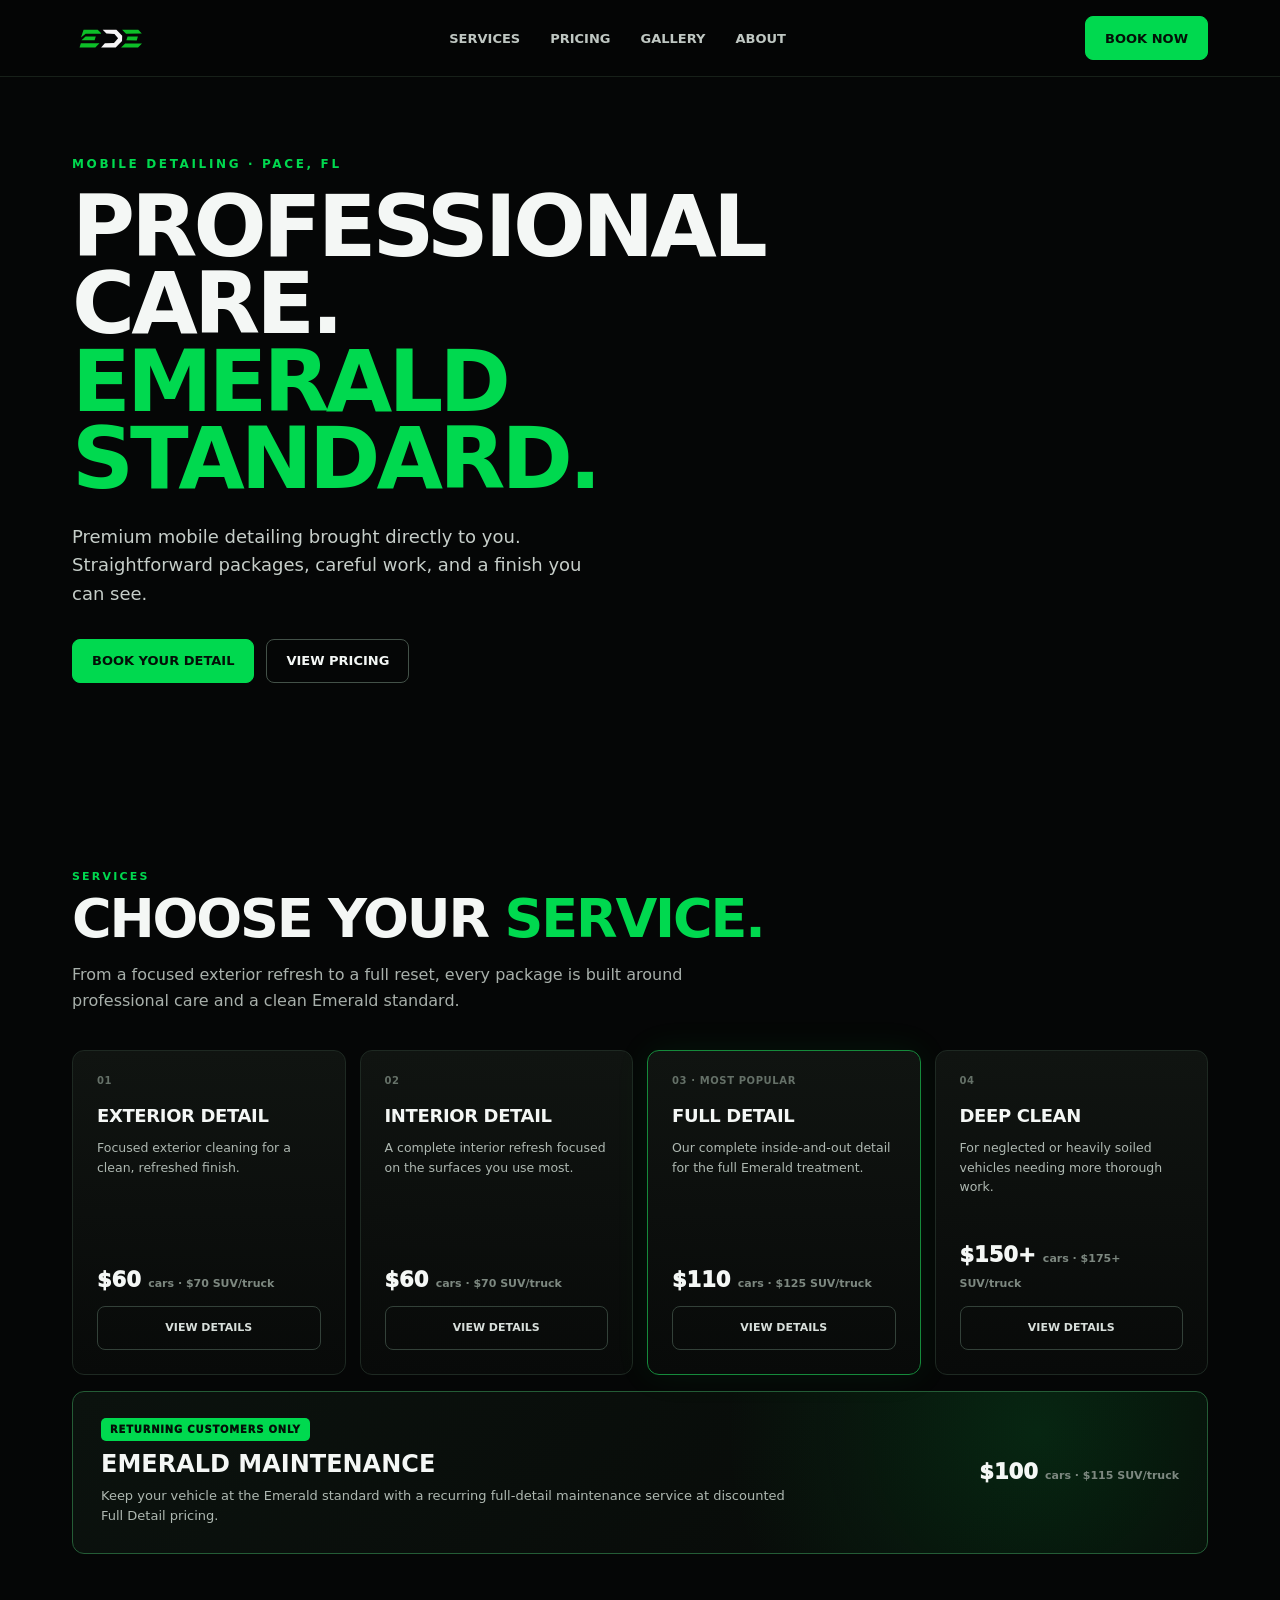
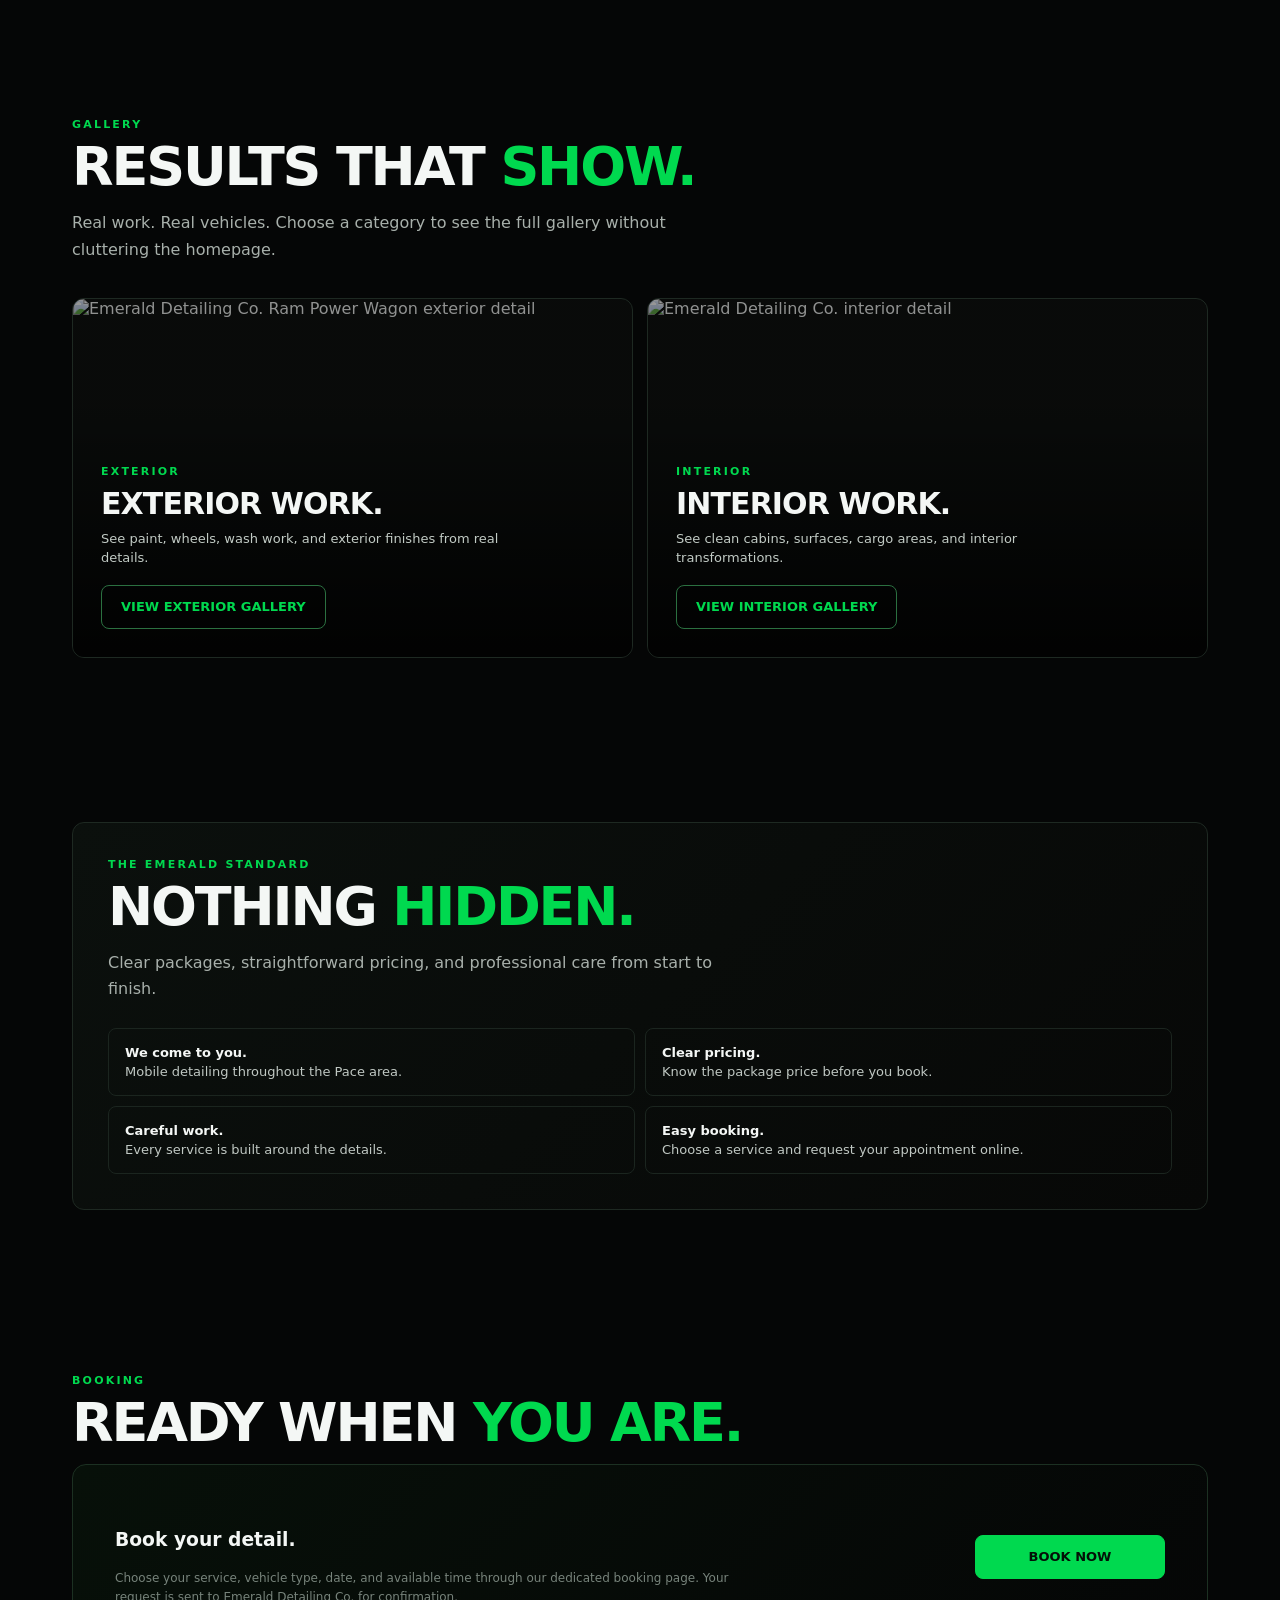
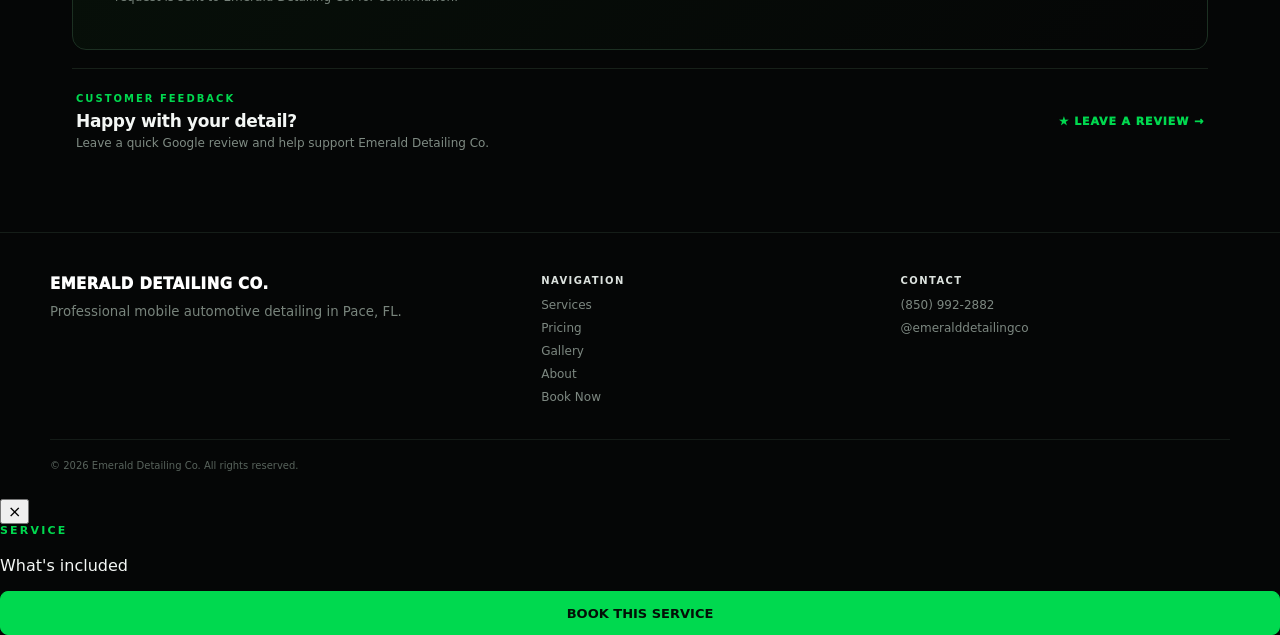
==== index.html @ 2aac43b2 "Add subtle Google review CTA above footer" ====
<!doctype html>
<html lang="en"><head><meta charset="utf-8"><meta name="viewport" content="width=device-width,initial-scale=1,viewport-fit=cover"><meta name="theme-color" content="#050606"><title>Emerald Detailing Co. — Mobile Detailing</title><meta name="description" content="Emerald Detailing Co. — professional mobile automotive detailing in Pace, FL."><meta property="og:title" content="Emerald Detailing Co. — Mobile Detailing"><meta property="og:description" content="Professional mobile automotive detailing in Pace, FL."><meta property="og:type" content="website"><meta property="og:url" content="https://emeralddetailingco.com/"><meta property="og:image" content="https://parkerbatz.github.io/EMERALD-DETAILING-SITE/assets/emerald-logo.svg"><meta property="og:image:alt" content="Emerald Detailing Co. logo"><meta name="twitter:card" content="summary"><meta name="twitter:title" content="Emerald Detailing Co. — Mobile Detailing"><meta name="twitter:description" content="Professional mobile automotive detailing in Pace, FL."><meta name="twitter:image" content="https://parkerbatz.github.io/EMERALD-DETAILING-SITE/assets/emerald-logo.svg"><style>
:root{--green:#00d94f;--black:#050606;--line:#1e2922;--muted:#a8b0ab;--white:#f4f7f5;--safe-top:env(safe-area-inset-top);--safe-bottom:env(safe-area-inset-bottom)}*{box-sizing:border-box;-webkit-tap-highlight-color:transparent}html{scroll-behavior:smooth;background:var(--black)}body{margin:0;background:var(--black);color:var(--white);font-family:-apple-system,BlinkMacSystemFont,"SF Pro Display","SF Pro Text",Inter,ui-sans-serif,system-ui,sans-serif;-webkit-font-smoothing:antialiased;text-rendering:optimizeLegibility}a{color:inherit;text-decoration:none}button{font:inherit}input,select,textarea,button{font-size:16px}.nav{position:sticky;top:0;z-index:20;background:rgba(5,6,6,.92);backdrop-filter:saturate(180%) blur(20px);-webkit-backdrop-filter:saturate(180%) blur(20px);border-bottom:1px solid #172019;padding-top:var(--safe-top)}.navin{max-width:1180px;margin:auto;height:76px;display:flex;align-items:center;justify-content:space-between;padding:0 22px}.brand span{display:block;width:78px;height:42px;background:url("assets/emerald-logo.svg") center/contain no-repeat;font-size:0}.links{display:flex;gap:30px;color:#bfc7c2;font-size:13px;font-weight:750}.links a:hover{color:var(--green)}.cta{background:var(--green);color:#031007;padding:13px 19px;border-radius:8px;font-weight:900;font-size:13px;border:1px solid var(--green);display:inline-flex;align-items:center;justify-content:center;min-height:44px}.cta:hover{background:#39ed73}.ghost{padding:13px 19px;border:1px solid #435148;border-radius:8px;font-weight:850;font-size:13px;display:inline-flex;align-items:center;justify-content:center;min-height:44px}.ghost:hover{border-color:var(--green);color:var(--green)}
.hero{min-height:680px;display:grid;place-items:center;position:relative;overflow:hidden;background:#050606}.hero:after{content:"";position:absolute;inset:0;background:linear-gradient(180deg,transparent 60%,var(--black) 100%);pointer-events:none}.hero-in{position:relative;z-index:2;max-width:1180px;width:100%;padding:80px 22px 105px}.kicker{color:var(--green);font-size:12px;font-weight:900;letter-spacing:.22em;text-transform:uppercase;margin-bottom:17px}h1{font-size:clamp(45px,7vw,86px);line-height:.9;letter-spacing:-.045em;margin:0;max-width:760px;text-transform:uppercase}h1 em{font-style:normal;color:var(--green)}.lead{max-width:530px;color:#c6cec9;font-size:18px;line-height:1.6;margin:25px 0 30px}.actions{display:flex;gap:12px;flex-wrap:wrap}.section{max-width:1180px;margin:auto;padding:82px 22px}.eyebrow{color:var(--green);font-size:11px;letter-spacing:.2em;font-weight:900;text-transform:uppercase}h2{font-size:clamp(34px,5vw,54px);letter-spacing:-.04em;line-height:.98;margin:10px 0 14px;text-transform:uppercase}h2 .white{color:var(--white)}h2 .green{color:var(--green)}.sub{color:var(--muted);max-width:650px;line-height:1.65}.cards{display:grid;grid-template-columns:repeat(4,minmax(0,1fr));gap:14px;margin-top:35px}.card{background:linear-gradient(180deg,#101411,#080a09);border:1px solid var(--line);border-radius:12px;padding:24px;min-height:325px;display:flex;flex-direction:column;transition:.2s}.card:hover{transform:translateY(-4px);border-color:#276d3e}.card.feature{border-color:#158a3b;box-shadow:0 0 35px rgba(0,217,79,.08)}.num{font-size:10px;color:#657168;font-weight:900;letter-spacing:.06em}.card h3{margin:20px 0 12px;font-size:18px;text-transform:uppercase;letter-spacing:-.02em;line-height:1.15}.card p{color:#aeb8b1;font-size:12.5px;line-height:1.55;margin:0 0 18px}.price{margin-top:auto;padding-top:16px;font-size:21px;font-weight:950;line-height:1.2}.price span{font-size:11px;color:#7d8880;font-weight:700}.details-btn{display:inline-flex;align-items:center;justify-content:center;margin-top:12px;padding:10px 13px;border:1px solid #334139;border-radius:8px;color:#d8dfdb;font-size:11px;font-weight:900;transition:.2s;cursor:pointer;background:transparent;width:100%;min-height:44px}.details-btn:hover,.details-btn:active{border-color:var(--green);color:var(--green);background:rgba(0,217,79,.04)}.maintenance-card{margin-top:16px;border:1px solid #245c36;border-radius:12px;padding:26px 28px;background:radial-gradient(circle at 85% 25%,rgba(0,217,79,.13),transparent 32%),linear-gradient(135deg,#0b120e,#070907);display:grid;grid-template-columns:1fr auto;gap:24px;align-items:center}.maintenance-card h3{font-size:24px;margin:9px 0 8px;text-transform:uppercase}.maintenance-card p{color:#aeb8b1;font-size:13px;line-height:1.6;margin:0;max-width:700px}.maintenance-card .price{margin:0;padding:0;white-space:nowrap}.exclusive{display:inline-block;color:#031007;background:var(--green);font-size:10px;font-weight:950;padding:6px 9px;border-radius:5px;letter-spacing:.08em}.featurebar{margin-top:16px;border:1px solid #174b2b;border-radius:12px;background:linear-gradient(90deg,rgba(0,217,79,.09),rgba(0,217,79,.025));padding:22px 25px;display:flex;align-items:center;justify-content:space-between;gap:20px}.featurebar strong{font-size:16px}.featurebar p{margin:4px 0 0;color:#94a098;font-size:13px}
.gallery-choices{display:grid;grid-template-columns:repeat(2,minmax(0,1fr));gap:14px;margin-top:35px}.gallery-choice{position:relative;overflow:hidden;min-height:360px;border:1px solid #1e2922;border-radius:12px;background:#090b0a}.gallery-choice img{width:100%;height:100%;position:absolute;inset:0;object-fit:cover;filter:saturate(.82) brightness(.62);transition:transform .35s ease,filter .35s ease}.gallery-choice:hover img{transform:scale(1.04);filter:saturate(.9) brightness(.72)}.gallery-choice:after{content:"";position:absolute;inset:0;background:linear-gradient(180deg,rgba(0,0,0,.05) 30%,rgba(0,0,0,.84) 100%);pointer-events:none}.gallery-choice-content{position:absolute;z-index:2;left:28px;right:28px;bottom:28px}.gallery-choice-content .eyebrow{margin-bottom:8px}.gallery-choice h3{font-size:30px;margin:0 0 8px;text-transform:uppercase;letter-spacing:-.03em}.gallery-choice p{color:#c2cbc5;font-size:13px;line-height:1.5;margin:0 0 17px;max-width:430px}.gallery-choice .ghost{border-color:#2b7040;background:rgba(0,0,0,.35);color:var(--green)}
.standard{display:block}.standardbox{border:1px solid var(--line);border-radius:12px;padding:35px;background:linear-gradient(135deg,#0b100d,#070807)}.points{display:grid;grid-template-columns:1fr 1fr;gap:10px;margin-top:25px}.point{padding:16px;border:1px solid #1b251f;border-radius:8px;color:#c0c8c3;font-size:13px}.point b{display:block;color:var(--white);margin-bottom:4px}
.booking{background:linear-gradient(135deg,#071009,#050606);border:1px solid #1c3022;border-radius:14px;padding:42px;display:grid;grid-template-columns:1fr auto;gap:40px;align-items:center}.booking-copy{padding-top:4px}.booking-note{color:#77837b;font-size:12px;line-height:1.6;margin:4px 0 0;max-width:650px}.booking-action{display:flex;align-items:center;justify-content:center}.booking-action .cta{min-width:190px}.review-strip{border-top:1px solid #172019;margin-top:18px;padding:24px 4px 0;display:flex;align-items:center;justify-content:space-between;gap:20px}.review-copy .eyebrow{font-size:10px;margin-bottom:7px}.review-copy strong{display:block;font-size:17px;letter-spacing:-.02em}.review-copy p{margin:5px 0 0;color:#7f8b83;font-size:12px}.review-link{color:var(--green);font-size:11px;font-weight:950;letter-spacing:.08em;white-space:nowrap}.review-link:hover{text-decoration:underline}
footer{border-top:1px solid #151d18;padding:42px 22px calc(28px + var(--safe-bottom));color:#7d8881}.foot{max-width:1180px;margin:auto;display:grid;grid-template-columns:1.4fr 1fr 1fr;gap:30px;align-items:start}.foot-brand{color:white;font-weight:950;font-size:15px;letter-spacing:.03em}.foot small{display:block;margin-top:8px;line-height:1.6;color:#78847c}.foot-title{color:#dce2de;font-size:10px;font-weight:900;letter-spacing:.14em;margin-bottom:12px}.footlinks{display:grid;gap:9px;font-size:12px}.footlinks a:hover{color:var(--green)}.copyright{max-width:1180px;margin:35px auto 0;padding-top:20px;border-top:1px solid #141b17;font-size:10px;color:#58635c}.mobile{display:none}
@media(max-width:1050px){.cards{grid-template-columns:repeat(2,1fr)}.foot{grid-template-columns:1fr 1fr}}@media(max-width:850px){.links{display:none}.mobile{display:block}.hero{min-height:650px}.hero-in{padding-top:105px}.gallery-choices{grid-template-columns:1fr 1fr}.maintenance-card{grid-template-columns:1fr}.booking{grid-template-columns:1fr;gap:24px}.booking-action{justify-content:stretch}.booking-action .cta{width:100%}.review-strip{align-items:flex-start;flex-direction:column;gap:13px}}@media(max-width:520px){.navin{height:68px;padding:0 16px}.brand span{width:68px;height:38px}.nav .cta{padding:11px 14px;font-size:11px;min-height:42px}.hero{min-height:calc(100svh - 68px);min-height:650px}.hero-in{padding:80px 17px 100px}.kicker{font-size:10px;letter-spacing:.16em}.lead{font-size:16px;margin:22px 0 26px}.actions{display:grid;grid-template-columns:1fr;gap:10px}.actions .cta,.actions .ghost{width:100%}.section{padding:60px 17px}.sub{font-size:14px}.gallery-choices{grid-template-columns:1fr;gap:12px}.gallery-choice{min-height:300px}.gallery-choice-content{left:21px;right:21px;bottom:21px}.gallery-choice h3{font-size:24px}.gallery-choice p{font-size:12.5px}.gallery-choice .ghost{width:100%}.card{min-height:0;padding:21px;border-radius:13px}.card h3{font-size:19px;margin-top:16px}.card p{font-size:13px}.price{font-size:22px}.maintenance-card{padding:22px;border-radius:13px}.maintenance-card h3{font-size:21px}.maintenance-card p{font-size:13px}.featurebar{padding:19px;align-items:stretch;flex-direction:column}.featurebar .ghost{width:100%}.standardbox{padding:25px;border-radius:13px}.points{grid-template-columns:1fr;gap:9px}.point{padding:15px}.booking{padding:24px 20px;border-radius:13px}.booking-action .cta{width:100%}.review-strip{padding:21px 0 0}.review-copy strong{font-size:16px}.review-link{font-size:10px}.modal{padding:12px;align-items:flex-end}.modalbox{width:100%;max-height:88dvh;border-radius:18px;padding:25px 20px calc(20px + var(--safe-bottom))}.modalbox h3{font-size:24px}.foot{grid-template-columns:1fr;gap:25px}}
</style></head><body>
<nav class="nav"><div class="navin"><a class="brand" href="#top" aria-label="Emerald Detailing Co."><span></span></a><div class="links"><a href="#services">SERVICES</a><a href="#pricing">PRICING</a><a href="#gallery">GALLERY</a><a href="#about">ABOUT</a></div><a class="cta" href="booking.html">BOOK NOW</a></div></nav>
<main id="top"><section class="hero"><div class="hero-in"><div class="kicker">Mobile detailing · Pace, FL</div><h1>Professional care.<br><em>Emerald standard.</em></h1><p class="lead">Premium mobile detailing brought directly to you. Straightforward packages, careful work, and a finish you can see.</p><div class="actions"><a class="cta" href="booking.html">BOOK YOUR DETAIL</a><a class="ghost" href="#pricing">VIEW PRICING</a></div></div></section>
<section class="section" id="services"><div class="eyebrow">Services</div><h2><span class="white">Choose your</span> <span class="green">service.</span></h2><p class="sub">From a focused exterior refresh to a full reset, every package is built around professional care and a clean Emerald standard.</p><div class="cards" id="pricing"><article class="card"><div class="num">01</div><h3>Exterior Detail</h3><p>Focused exterior cleaning for a clean, refreshed finish.</p><div class="price">$60 <span>cars · $70 SUV/truck</span></div><button class="details-btn" data-detail="exterior">VIEW DETAILS</button></article><article class="card"><div class="num">02</div><h3>Interior Detail</h3><p>A complete interior refresh focused on the surfaces you use most.</p><div class="price">$60 <span>cars · $70 SUV/truck</span></div><button class="details-btn" data-detail="interior">VIEW DETAILS</button></article><article class="card feature"><div class="num">03 · MOST POPULAR</div><h3>Full Detail</h3><p>Our complete inside-and-out detail for the full Emerald treatment.</p><div class="price">$110 <span>cars · $125 SUV/truck</span></div><button class="details-btn" data-detail="full">VIEW DETAILS</button></article><article class="card"><div class="num">04</div><h3>Deep Clean</h3><p>For neglected or heavily soiled vehicles needing more thorough work.</p><div class="price">$150+ <span>cars · $175+ SUV/truck</span></div><button class="details-btn" data-detail="deep">VIEW DETAILS</button></article></div><article class="maintenance-card"><div><span class="exclusive">RETURNING CUSTOMERS ONLY</span><h3>Emerald Maintenance</h3><p>Keep your vehicle at the Emerald standard with a recurring full-detail maintenance service at discounted Full Detail pricing.</p></div><div class="price">$100 <span>cars · $115 SUV/truck</span></div></article></section>
<section class="section" id="gallery"><div class="eyebrow">Gallery</div><h2><span class="white">Results that</span> <span class="green">show.</span></h2><p class="sub">Real work. Real vehicles. Choose a category to see the full gallery without cluttering the homepage.</p><div class="gallery-choices"><a class="gallery-choice" href="exterior.html"><img src="assets/gallery-4.jpg" alt="Emerald Detailing Co. Ram Power Wagon exterior detail"><div class="gallery-choice-content"><div class="eyebrow">Exterior</div><h3>Exterior work.</h3><p>See paint, wheels, wash work, and exterior finishes from real details.</p><span class="ghost">VIEW EXTERIOR GALLERY</span></div></a><a class="gallery-choice" href="interior.html"><img src="IMG_2778.HEIC" alt="Emerald Detailing Co. interior detail"><div class="gallery-choice-content"><div class="eyebrow">Interior</div><h3>Interior work.</h3><p>See clean cabins, surfaces, cargo areas, and interior transformations.</p><span class="ghost">VIEW INTERIOR GALLERY</span></div></a></div></section>
<section class="section standard" id="about"><div class="standardbox"><div class="eyebrow">The Emerald standard</div><h2><span class="white">Nothing</span> <span class="green">hidden.</span></h2><p class="sub">Clear packages, straightforward pricing, and professional care from start to finish.</p><div class="points"><div class="point"><b>We come to you.</b>Mobile detailing throughout the Pace area.</div><div class="point"><b>Clear pricing.</b>Know the package price before you book.</div><div class="point"><b>Careful work.</b>Every service is built around the details.</div><div class="point"><b>Easy booking.</b>Choose a service and request your appointment online.</div></div></div></section>
<section class="section" id="booking"><div class="eyebrow">Booking</div><h2><span class="white">Ready when</span> <span class="green">you are.</span></h2><div class="booking"><div class="booking-copy"><h3>Book your detail.</h3><p class="booking-note">Choose your service, vehicle type, date, and available time through our dedicated booking page. Your request is sent to Emerald Detailing Co. for confirmation.</p></div><div class="booking-action"><a class="cta" href="booking.html">BOOK NOW</a></div></div><div class="review-strip"><div class="review-copy"><div class="eyebrow">Customer feedback</div><strong>Happy with your detail?</strong><p>Leave a quick Google review and help support Emerald Detailing Co.</p></div><a class="review-link" href="https://share.google/KdQHU9VvgRlkxgc2U" target="_blank" rel="noopener">★ LEAVE A REVIEW →</a></div></section></main>
<footer><div class="foot"><div><div class="foot-brand">EMERALD DETAILING CO.</div><small>Professional mobile automotive detailing in Pace, FL.</small></div><div><div class="foot-title">NAVIGATION</div><div class="footlinks"><a href="#services">Services</a><a href="#pricing">Pricing</a><a href="#gallery">Gallery</a><a href="#about">About</a><a href="booking.html">Book Now</a></div></div><div><div class="foot-title">CONTACT</div><div class="footlinks"><a href="tel:+18509922882">(850) 992-2882</a><a href="https://www.instagram.com/emeralddetailingco/" target="_blank" rel="noopener">@emeralddetailingco</a></div></div></div><div class="copyright">© 2026 Emerald Detailing Co. All rights reserved.</div></footer>
<div class="modal" id="detailModal" aria-hidden="true"><div class="modalbox"><button class="modalclose" id="modalClose" aria-label="Close">×</button><div class="eyebrow" id="modalEyebrow">Service</div><h3 id="modalTitle"></h3><p class="modalprice" id="modalPrice"></p><div class="included">What's included</div><ul id="modalList"></ul><p class="modalnote" id="modalNote"></p><a class="cta" href="booking.html" style="width:100%">BOOK THIS SERVICE</a></div></div>
<script>const details={exterior:{title:'Exterior Detail',price:'$60 cars · $70 SUV/truck',list:['Wheel cleaning','Pre-wash & contact wash','Crevice work','Exterior windows'],note:'A focused exterior service for a clean, refreshed finish.'},interior:{title:'Interior Detail',price:'$60 cars · $70 SUV/truck',list:['Blowout & vacuum','Interior surface cleaning','Interior dressing','Interior windows'],note:'A complete interior refresh focused on the surfaces you use most.'},full:{title:'Full Detail',price:'$110 cars · $125 SUV/truck',list:['Everything in Exterior Detail','Everything in Interior Detail'],note:'Our complete inside-and-out detail and most popular package.'},deep:{title:'Deep Clean',price:'Starting at $150 cars · $175+ SUV/truck',list:['More thorough interior & exterior cleaning','Extra attention to neglected/heavily soiled areas','Condition-based final pricing'],note:'Designed for vehicles that need more work than a standard Full Detail.'}};const modal=document.getElementById('detailModal');const close=()=>{modal.classList.remove('open');modal.setAttribute('aria-hidden','true')};document.querySelectorAll('[data-detail]').forEach(b=>b.onclick=()=>{const d=details[b.dataset.detail];document.getElementById('modalTitle').textContent=d.title;document.getElementById('modalPrice').textContent=d.price;document.getElementById('modalList').innerHTML=d.list.map(x=>`<li>${x}</li>`).join('');document.getElementById('modalNote').textContent=d.note;modal.classList.add('open');modal.setAttribute('aria-hidden','false')});document.getElementById('modalClose').onclick=close;modal.onclick=e=>{if(e.target===modal)close()};document.addEventListener('keydown',e=>{if(e.key==='Escape')close()});</script></body></html>
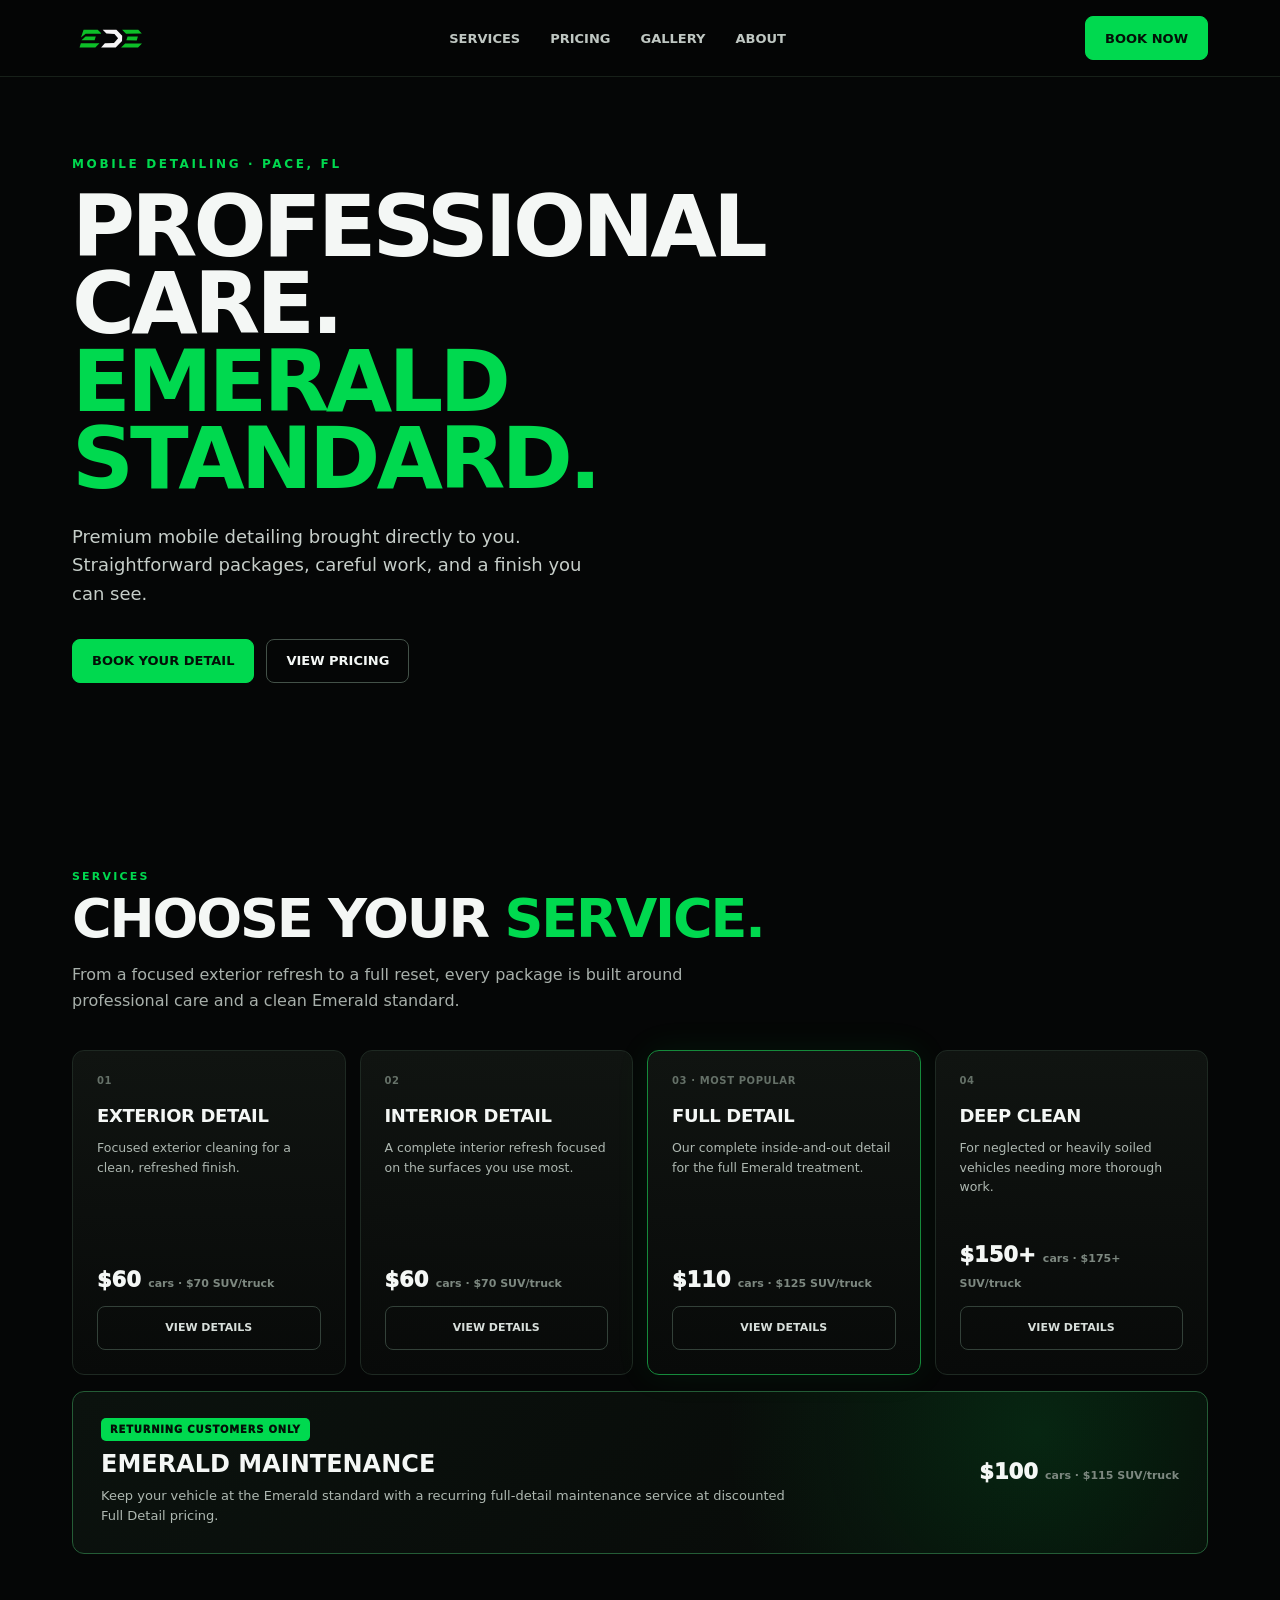
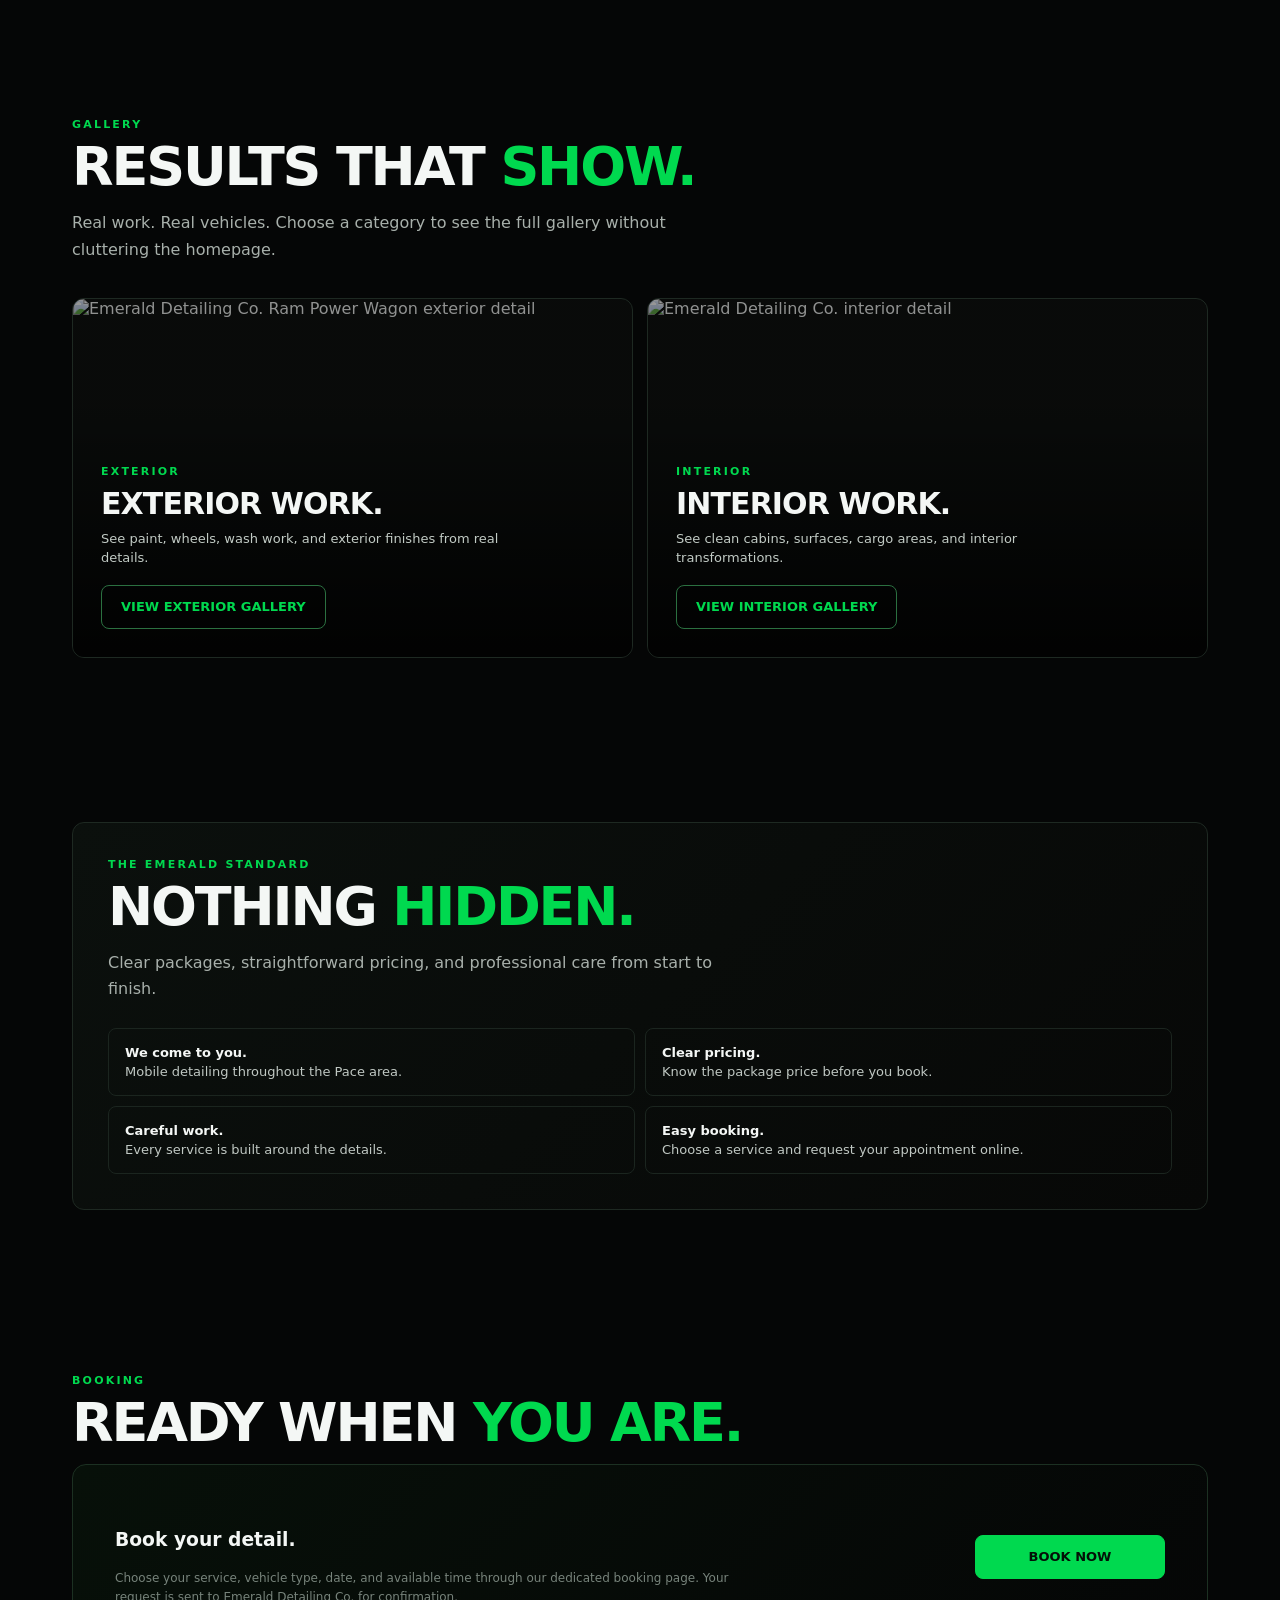
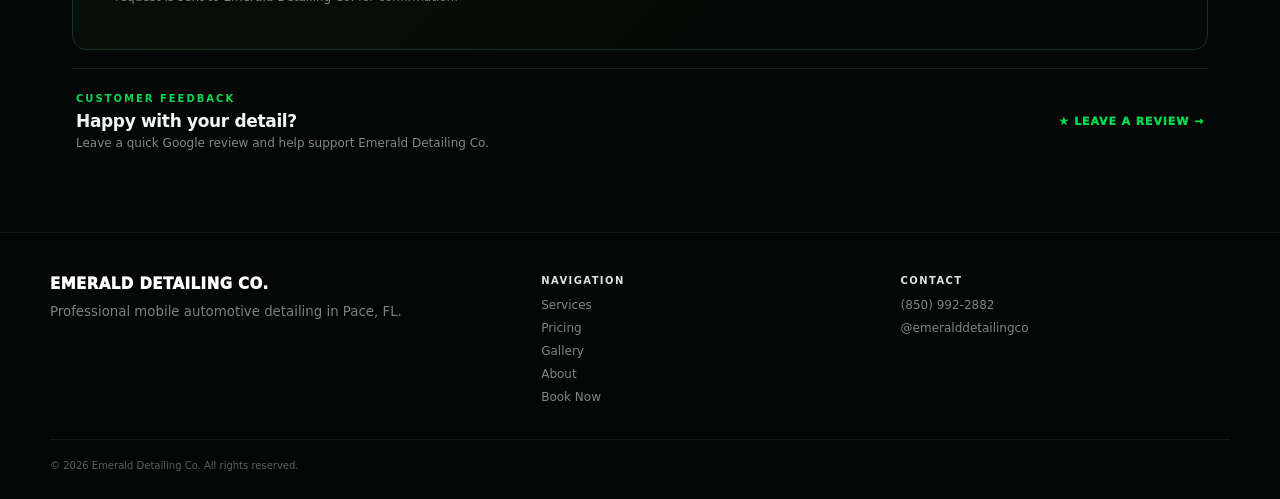
==== commit eaf4945b: "Fix pricing detail modals" ====
--- a/index.html
+++ b/index.html
@@ -5,6 +5,7 @@
 .gallery-choices{display:grid;grid-template-columns:repeat(2,minmax(0,1fr));gap:14px;margin-top:35px}.gallery-choice{position:relative;overflow:hidden;min-height:360px;border:1px solid #1e2922;border-radius:12px;background:#090b0a}.gallery-choice img{width:100%;height:100%;position:absolute;inset:0;object-fit:cover;filter:saturate(.82) brightness(.62);transition:transform .35s ease,filter .35s ease}.gallery-choice:hover img{transform:scale(1.04);filter:saturate(.9) brightness(.72)}.gallery-choice:after{content:"";position:absolute;inset:0;background:linear-gradient(180deg,rgba(0,0,0,.05) 30%,rgba(0,0,0,.84) 100%);pointer-events:none}.gallery-choice-content{position:absolute;z-index:2;left:28px;right:28px;bottom:28px}.gallery-choice-content .eyebrow{margin-bottom:8px}.gallery-choice h3{font-size:30px;margin:0 0 8px;text-transform:uppercase;letter-spacing:-.03em}.gallery-choice p{color:#c2cbc5;font-size:13px;line-height:1.5;margin:0 0 17px;max-width:430px}.gallery-choice .ghost{border-color:#2b7040;background:rgba(0,0,0,.35);color:var(--green)}
 .standard{display:block}.standardbox{border:1px solid var(--line);border-radius:12px;padding:35px;background:linear-gradient(135deg,#0b100d,#070807)}.points{display:grid;grid-template-columns:1fr 1fr;gap:10px;margin-top:25px}.point{padding:16px;border:1px solid #1b251f;border-radius:8px;color:#c0c8c3;font-size:13px}.point b{display:block;color:var(--white);margin-bottom:4px}
 .booking{background:linear-gradient(135deg,#071009,#050606);border:1px solid #1c3022;border-radius:14px;padding:42px;display:grid;grid-template-columns:1fr auto;gap:40px;align-items:center}.booking-copy{padding-top:4px}.booking-note{color:#77837b;font-size:12px;line-height:1.6;margin:4px 0 0;max-width:650px}.booking-action{display:flex;align-items:center;justify-content:center}.booking-action .cta{min-width:190px}.review-strip{border-top:1px solid #172019;margin-top:18px;padding:24px 4px 0;display:flex;align-items:center;justify-content:space-between;gap:20px}.review-copy .eyebrow{font-size:10px;margin-bottom:7px}.review-copy strong{display:block;font-size:17px;letter-spacing:-.02em}.review-copy p{margin:5px 0 0;color:#7f8b83;font-size:12px}.review-link{color:var(--green);font-size:11px;font-weight:950;letter-spacing:.08em;white-space:nowrap}.review-link:hover{text-decoration:underline}
+.modal{position:fixed;inset:0;z-index:100;background:rgba(0,0,0,.76);backdrop-filter:blur(10px);-webkit-backdrop-filter:blur(10px);display:none;align-items:center;justify-content:center;padding:22px}.modal.open{display:flex}.modalbox{position:relative;width:min(560px,100%);max-height:90dvh;overflow:auto;background:linear-gradient(145deg,#0c110e,#060807);border:1px solid #285f3a;border-radius:16px;padding:32px;box-shadow:0 25px 80px rgba(0,0,0,.5)}.modalclose{position:absolute;top:12px;right:14px;border:0;background:transparent;color:#9da8a1;font-size:30px;line-height:1;cursor:pointer}.modalclose:hover{color:var(--white)}.modalbox h3{font-size:30px;text-transform:uppercase;letter-spacing:-.03em;margin:8px 35px 8px 0}.modalprice{color:var(--green);font-size:18px;font-weight:900;margin:0 0 24px}.included{font-size:10px;font-weight:900;letter-spacing:.15em;text-transform:uppercase;color:#748078}.modalbox ul{margin:12px 0 20px;padding-left:19px;color:#c7cec9;line-height:1.8;font-size:13px}.modalnote{color:#8e9992;font-size:12px;line-height:1.6;margin:0 0 24px}
 footer{border-top:1px solid #151d18;padding:42px 22px calc(28px + var(--safe-bottom));color:#7d8881}.foot{max-width:1180px;margin:auto;display:grid;grid-template-columns:1.4fr 1fr 1fr;gap:30px;align-items:start}.foot-brand{color:white;font-weight:950;font-size:15px;letter-spacing:.03em}.foot small{display:block;margin-top:8px;line-height:1.6;color:#78847c}.foot-title{color:#dce2de;font-size:10px;font-weight:900;letter-spacing:.14em;margin-bottom:12px}.footlinks{display:grid;gap:9px;font-size:12px}.footlinks a:hover{color:var(--green)}.copyright{max-width:1180px;margin:35px auto 0;padding-top:20px;border-top:1px solid #141b17;font-size:10px;color:#58635c}.mobile{display:none}
 @media(max-width:1050px){.cards{grid-template-columns:repeat(2,1fr)}.foot{grid-template-columns:1fr 1fr}}@media(max-width:850px){.links{display:none}.mobile{display:block}.hero{min-height:650px}.hero-in{padding-top:105px}.gallery-choices{grid-template-columns:1fr 1fr}.maintenance-card{grid-template-columns:1fr}.booking{grid-template-columns:1fr;gap:24px}.booking-action{justify-content:stretch}.booking-action .cta{width:100%}.review-strip{align-items:flex-start;flex-direction:column;gap:13px}}@media(max-width:520px){.navin{height:68px;padding:0 16px}.brand span{width:68px;height:38px}.nav .cta{padding:11px 14px;font-size:11px;min-height:42px}.hero{min-height:calc(100svh - 68px);min-height:650px}.hero-in{padding:80px 17px 100px}.kicker{font-size:10px;letter-spacing:.16em}.lead{font-size:16px;margin:22px 0 26px}.actions{display:grid;grid-template-columns:1fr;gap:10px}.actions .cta,.actions .ghost{width:100%}.section{padding:60px 17px}.sub{font-size:14px}.gallery-choices{grid-template-columns:1fr;gap:12px}.gallery-choice{min-height:300px}.gallery-choice-content{left:21px;right:21px;bottom:21px}.gallery-choice h3{font-size:24px}.gallery-choice p{font-size:12.5px}.gallery-choice .ghost{width:100%}.card{min-height:0;padding:21px;border-radius:13px}.card h3{font-size:19px;margin-top:16px}.card p{font-size:13px}.price{font-size:22px}.maintenance-card{padding:22px;border-radius:13px}.maintenance-card h3{font-size:21px}.maintenance-card p{font-size:13px}.featurebar{padding:19px;align-items:stretch;flex-direction:column}.featurebar .ghost{width:100%}.standardbox{padding:25px;border-radius:13px}.points{grid-template-columns:1fr;gap:9px}.point{padding:15px}.booking{padding:24px 20px;border-radius:13px}.booking-action .cta{width:100%}.review-strip{padding:21px 0 0}.review-copy strong{font-size:16px}.review-link{font-size:10px}.modal{padding:12px;align-items:flex-end}.modalbox{width:100%;max-height:88dvh;border-radius:18px;padding:25px 20px calc(20px + var(--safe-bottom))}.modalbox h3{font-size:24px}.foot{grid-template-columns:1fr;gap:25px}}
 </style></head><body>
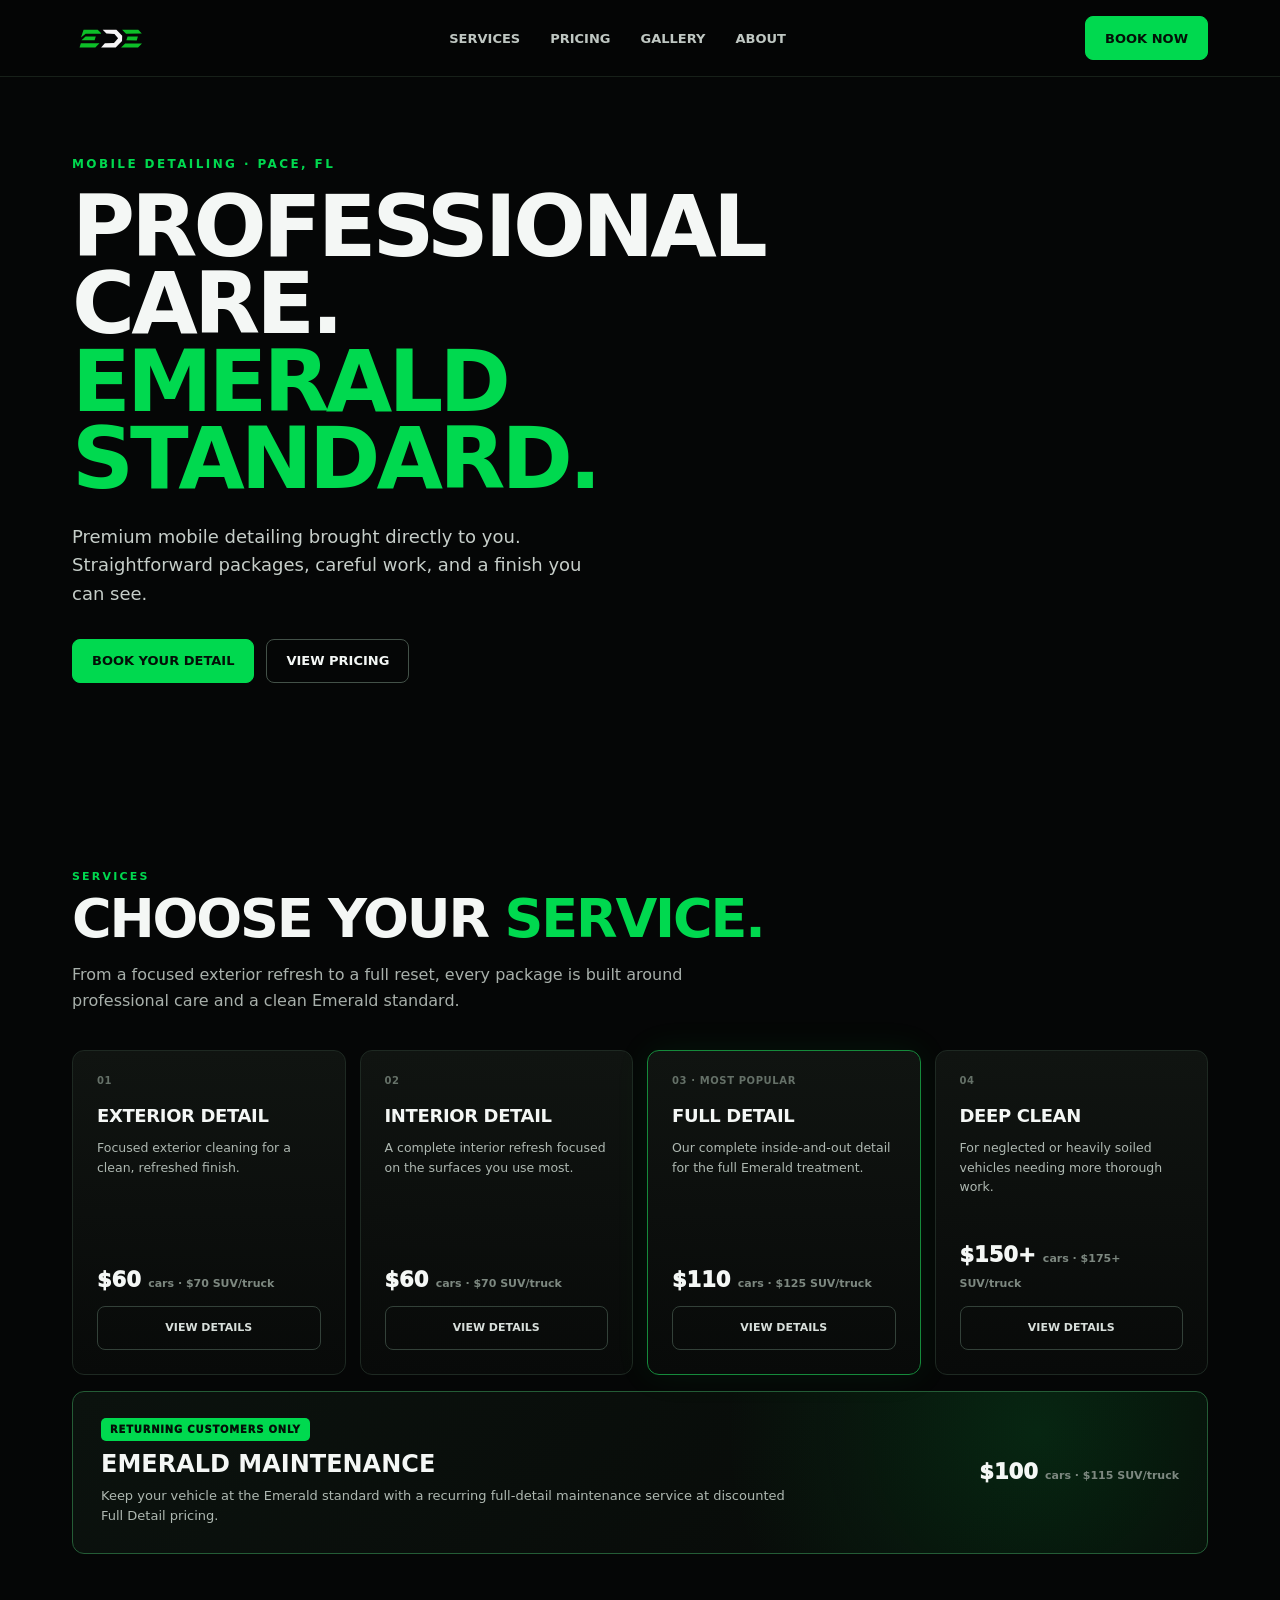
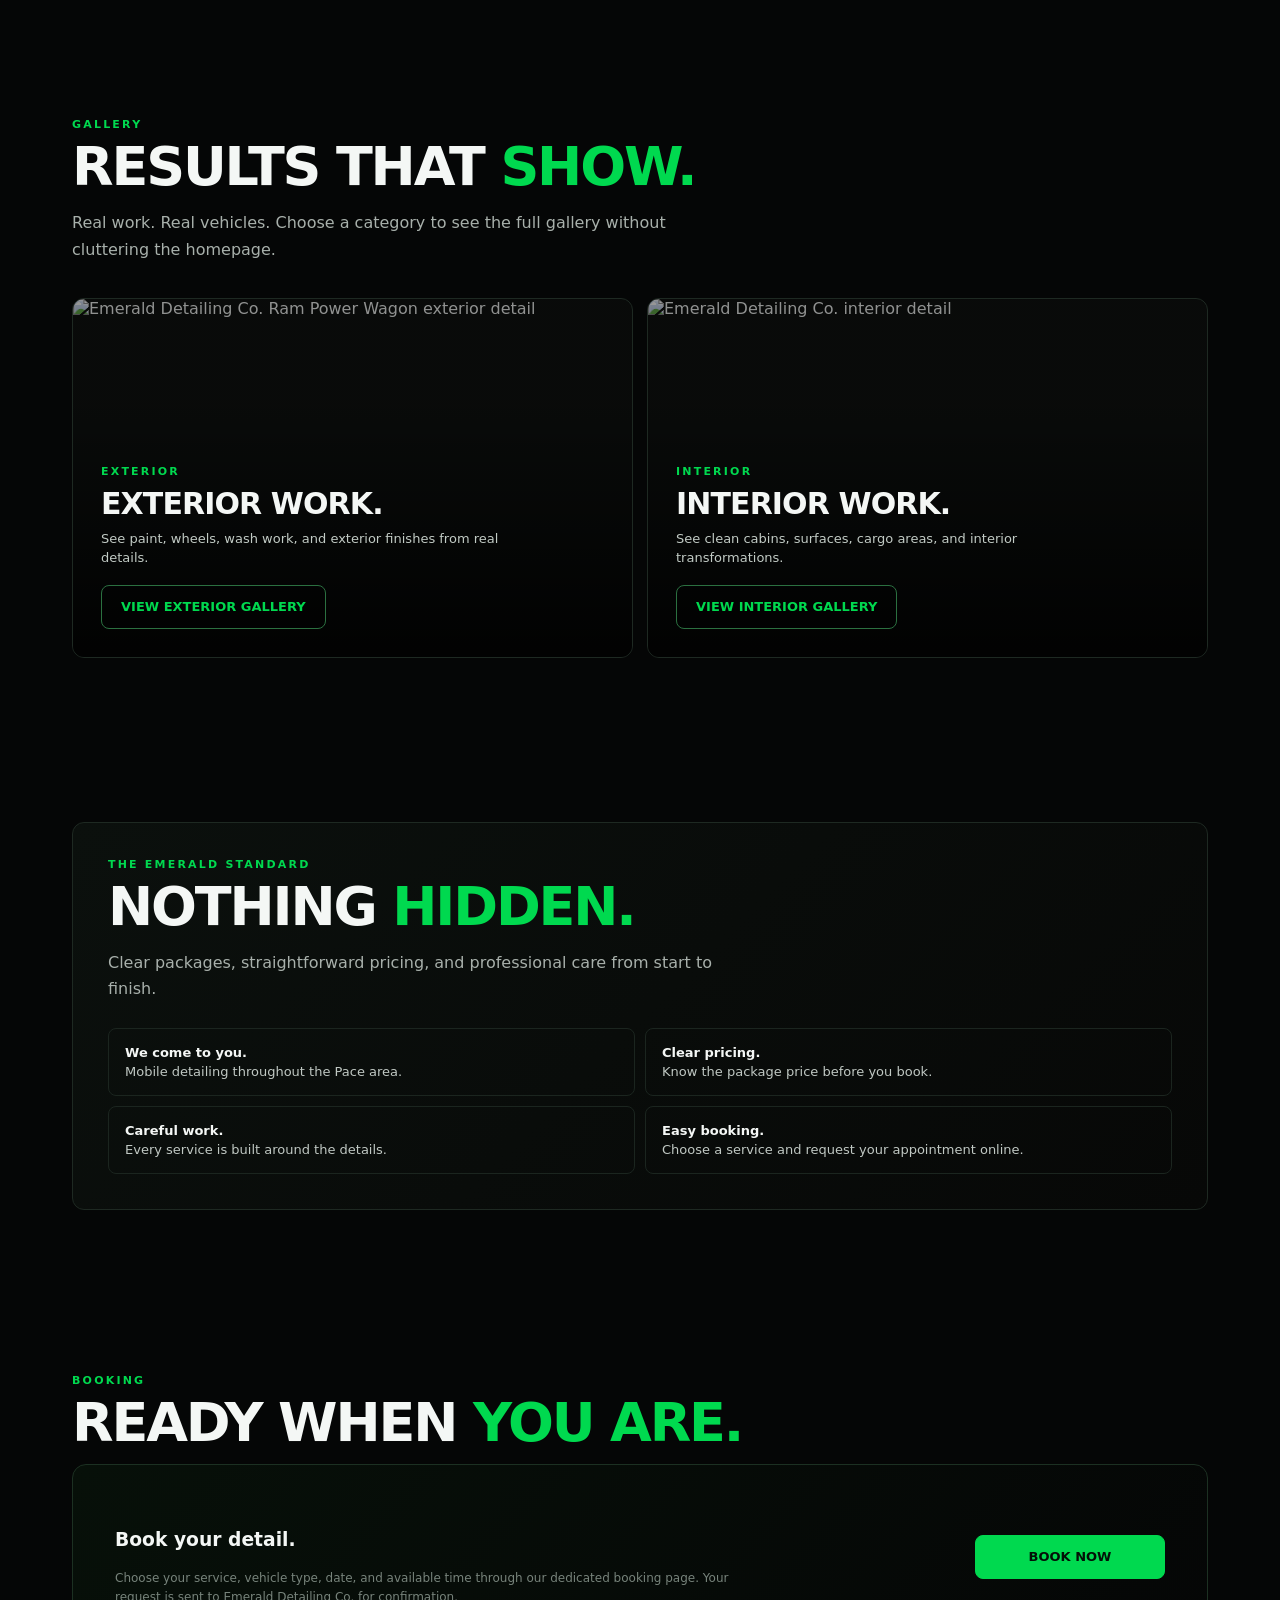
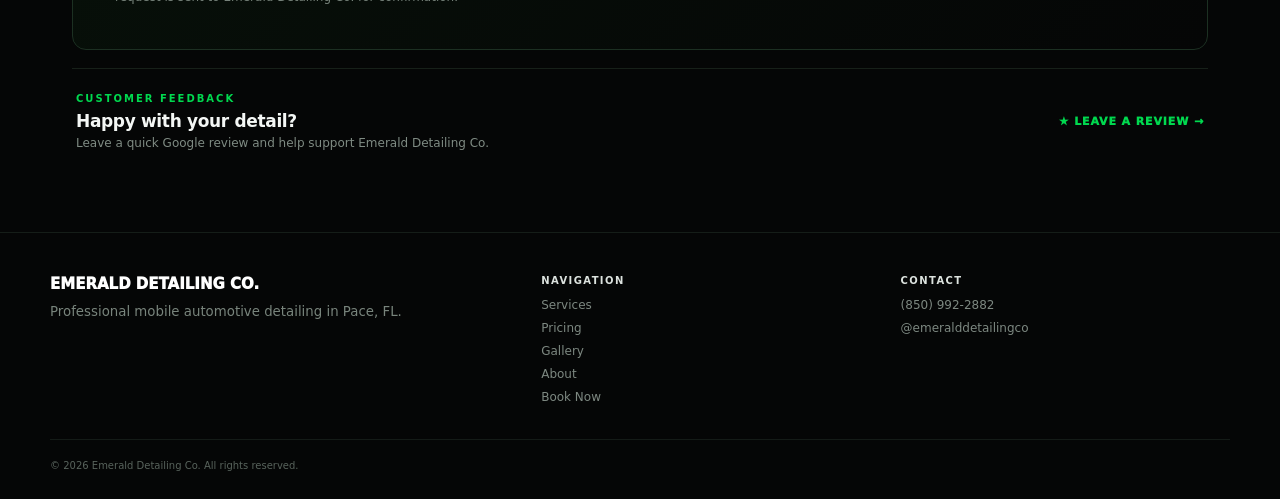
==== commit 597cf053: "Fix navigation scroll targets" ====
--- a/index.html
+++ b/index.html
@@ -1,13 +1,6 @@
 <!doctype html>
-<html lang="en"><head><meta charset="utf-8"><meta name="viewport" content="width=device-width,initial-scale=1,viewport-fit=cover"><meta name="theme-color" content="#050606"><title>Emerald Detailing Co. — Mobile Detailing</title><meta name="description" content="Emerald Detailing Co. — professional mobile automotive detailing in Pace, FL."><meta property="og:title" content="Emerald Detailing Co. — Mobile Detailing"><meta property="og:description" content="Professional mobile automotive detailing in Pace, FL."><meta property="og:type" content="website"><meta property="og:url" content="https://emeralddetailingco.com/"><meta property="og:image" content="https://parkerbatz.github.io/EMERALD-DETAILING-SITE/assets/emerald-logo.svg"><meta property="og:image:alt" content="Emerald Detailing Co. logo"><meta name="twitter:card" content="summary"><meta name="twitter:title" content="Emerald Detailing Co. — Mobile Detailing"><meta name="twitter:description" content="Professional mobile automotive detailing in Pace, FL."><meta name="twitter:image" content="https://parkerbatz.github.io/EMERALD-DETAILING-SITE/assets/emerald-logo.svg"><style>
-:root{--green:#00d94f;--black:#050606;--line:#1e2922;--muted:#a8b0ab;--white:#f4f7f5;--safe-top:env(safe-area-inset-top);--safe-bottom:env(safe-area-inset-bottom)}*{box-sizing:border-box;-webkit-tap-highlight-color:transparent}html{scroll-behavior:smooth;background:var(--black)}body{margin:0;background:var(--black);color:var(--white);font-family:-apple-system,BlinkMacSystemFont,"SF Pro Display","SF Pro Text",Inter,ui-sans-serif,system-ui,sans-serif;-webkit-font-smoothing:antialiased;text-rendering:optimizeLegibility}a{color:inherit;text-decoration:none}button{font:inherit}input,select,textarea,button{font-size:16px}.nav{position:sticky;top:0;z-index:20;background:rgba(5,6,6,.92);backdrop-filter:saturate(180%) blur(20px);-webkit-backdrop-filter:saturate(180%) blur(20px);border-bottom:1px solid #172019;padding-top:var(--safe-top)}.navin{max-width:1180px;margin:auto;height:76px;display:flex;align-items:center;justify-content:space-between;padding:0 22px}.brand span{display:block;width:78px;height:42px;background:url("assets/emerald-logo.svg") center/contain no-repeat;font-size:0}.links{display:flex;gap:30px;color:#bfc7c2;font-size:13px;font-weight:750}.links a:hover{color:var(--green)}.cta{background:var(--green);color:#031007;padding:13px 19px;border-radius:8px;font-weight:900;font-size:13px;border:1px solid var(--green);display:inline-flex;align-items:center;justify-content:center;min-height:44px}.cta:hover{background:#39ed73}.ghost{padding:13px 19px;border:1px solid #435148;border-radius:8px;font-weight:850;font-size:13px;display:inline-flex;align-items:center;justify-content:center;min-height:44px}.ghost:hover{border-color:var(--green);color:var(--green)}
-.hero{min-height:680px;display:grid;place-items:center;position:relative;overflow:hidden;background:#050606}.hero:after{content:"";position:absolute;inset:0;background:linear-gradient(180deg,transparent 60%,var(--black) 100%);pointer-events:none}.hero-in{position:relative;z-index:2;max-width:1180px;width:100%;padding:80px 22px 105px}.kicker{color:var(--green);font-size:12px;font-weight:900;letter-spacing:.22em;text-transform:uppercase;margin-bottom:17px}h1{font-size:clamp(45px,7vw,86px);line-height:.9;letter-spacing:-.045em;margin:0;max-width:760px;text-transform:uppercase}h1 em{font-style:normal;color:var(--green)}.lead{max-width:530px;color:#c6cec9;font-size:18px;line-height:1.6;margin:25px 0 30px}.actions{display:flex;gap:12px;flex-wrap:wrap}.section{max-width:1180px;margin:auto;padding:82px 22px}.eyebrow{color:var(--green);font-size:11px;letter-spacing:.2em;font-weight:900;text-transform:uppercase}h2{font-size:clamp(34px,5vw,54px);letter-spacing:-.04em;line-height:.98;margin:10px 0 14px;text-transform:uppercase}h2 .white{color:var(--white)}h2 .green{color:var(--green)}.sub{color:var(--muted);max-width:650px;line-height:1.65}.cards{display:grid;grid-template-columns:repeat(4,minmax(0,1fr));gap:14px;margin-top:35px}.card{background:linear-gradient(180deg,#101411,#080a09);border:1px solid var(--line);border-radius:12px;padding:24px;min-height:325px;display:flex;flex-direction:column;transition:.2s}.card:hover{transform:translateY(-4px);border-color:#276d3e}.card.feature{border-color:#158a3b;box-shadow:0 0 35px rgba(0,217,79,.08)}.num{font-size:10px;color:#657168;font-weight:900;letter-spacing:.06em}.card h3{margin:20px 0 12px;font-size:18px;text-transform:uppercase;letter-spacing:-.02em;line-height:1.15}.card p{color:#aeb8b1;font-size:12.5px;line-height:1.55;margin:0 0 18px}.price{margin-top:auto;padding-top:16px;font-size:21px;font-weight:950;line-height:1.2}.price span{font-size:11px;color:#7d8880;font-weight:700}.details-btn{display:inline-flex;align-items:center;justify-content:center;margin-top:12px;padding:10px 13px;border:1px solid #334139;border-radius:8px;color:#d8dfdb;font-size:11px;font-weight:900;transition:.2s;cursor:pointer;background:transparent;width:100%;min-height:44px}.details-btn:hover,.details-btn:active{border-color:var(--green);color:var(--green);background:rgba(0,217,79,.04)}.maintenance-card{margin-top:16px;border:1px solid #245c36;border-radius:12px;padding:26px 28px;background:radial-gradient(circle at 85% 25%,rgba(0,217,79,.13),transparent 32%),linear-gradient(135deg,#0b120e,#070907);display:grid;grid-template-columns:1fr auto;gap:24px;align-items:center}.maintenance-card h3{font-size:24px;margin:9px 0 8px;text-transform:uppercase}.maintenance-card p{color:#aeb8b1;font-size:13px;line-height:1.6;margin:0;max-width:700px}.maintenance-card .price{margin:0;padding:0;white-space:nowrap}.exclusive{display:inline-block;color:#031007;background:var(--green);font-size:10px;font-weight:950;padding:6px 9px;border-radius:5px;letter-spacing:.08em}.featurebar{margin-top:16px;border:1px solid #174b2b;border-radius:12px;background:linear-gradient(90deg,rgba(0,217,79,.09),rgba(0,217,79,.025));padding:22px 25px;display:flex;align-items:center;justify-content:space-between;gap:20px}.featurebar strong{font-size:16px}.featurebar p{margin:4px 0 0;color:#94a098;font-size:13px}
-.gallery-choices{display:grid;grid-template-columns:repeat(2,minmax(0,1fr));gap:14px;margin-top:35px}.gallery-choice{position:relative;overflow:hidden;min-height:360px;border:1px solid #1e2922;border-radius:12px;background:#090b0a}.gallery-choice img{width:100%;height:100%;position:absolute;inset:0;object-fit:cover;filter:saturate(.82) brightness(.62);transition:transform .35s ease,filter .35s ease}.gallery-choice:hover img{transform:scale(1.04);filter:saturate(.9) brightness(.72)}.gallery-choice:after{content:"";position:absolute;inset:0;background:linear-gradient(180deg,rgba(0,0,0,.05) 30%,rgba(0,0,0,.84) 100%);pointer-events:none}.gallery-choice-content{position:absolute;z-index:2;left:28px;right:28px;bottom:28px}.gallery-choice-content .eyebrow{margin-bottom:8px}.gallery-choice h3{font-size:30px;margin:0 0 8px;text-transform:uppercase;letter-spacing:-.03em}.gallery-choice p{color:#c2cbc5;font-size:13px;line-height:1.5;margin:0 0 17px;max-width:430px}.gallery-choice .ghost{border-color:#2b7040;background:rgba(0,0,0,.35);color:var(--green)}
-.standard{display:block}.standardbox{border:1px solid var(--line);border-radius:12px;padding:35px;background:linear-gradient(135deg,#0b100d,#070807)}.points{display:grid;grid-template-columns:1fr 1fr;gap:10px;margin-top:25px}.point{padding:16px;border:1px solid #1b251f;border-radius:8px;color:#c0c8c3;font-size:13px}.point b{display:block;color:var(--white);margin-bottom:4px}
-.booking{background:linear-gradient(135deg,#071009,#050606);border:1px solid #1c3022;border-radius:14px;padding:42px;display:grid;grid-template-columns:1fr auto;gap:40px;align-items:center}.booking-copy{padding-top:4px}.booking-note{color:#77837b;font-size:12px;line-height:1.6;margin:4px 0 0;max-width:650px}.booking-action{display:flex;align-items:center;justify-content:center}.booking-action .cta{min-width:190px}.review-strip{border-top:1px solid #172019;margin-top:18px;padding:24px 4px 0;display:flex;align-items:center;justify-content:space-between;gap:20px}.review-copy .eyebrow{font-size:10px;margin-bottom:7px}.review-copy strong{display:block;font-size:17px;letter-spacing:-.02em}.review-copy p{margin:5px 0 0;color:#7f8b83;font-size:12px}.review-link{color:var(--green);font-size:11px;font-weight:950;letter-spacing:.08em;white-space:nowrap}.review-link:hover{text-decoration:underline}
-.modal{position:fixed;inset:0;z-index:100;background:rgba(0,0,0,.76);backdrop-filter:blur(10px);-webkit-backdrop-filter:blur(10px);display:none;align-items:center;justify-content:center;padding:22px}.modal.open{display:flex}.modalbox{position:relative;width:min(560px,100%);max-height:90dvh;overflow:auto;background:linear-gradient(145deg,#0c110e,#060807);border:1px solid #285f3a;border-radius:16px;padding:32px;box-shadow:0 25px 80px rgba(0,0,0,.5)}.modalclose{position:absolute;top:12px;right:14px;border:0;background:transparent;color:#9da8a1;font-size:30px;line-height:1;cursor:pointer}.modalclose:hover{color:var(--white)}.modalbox h3{font-size:30px;text-transform:uppercase;letter-spacing:-.03em;margin:8px 35px 8px 0}.modalprice{color:var(--green);font-size:18px;font-weight:900;margin:0 0 24px}.included{font-size:10px;font-weight:900;letter-spacing:.15em;text-transform:uppercase;color:#748078}.modalbox ul{margin:12px 0 20px;padding-left:19px;color:#c7cec9;line-height:1.8;font-size:13px}.modalnote{color:#8e9992;font-size:12px;line-height:1.6;margin:0 0 24px}
-footer{border-top:1px solid #151d18;padding:42px 22px calc(28px + var(--safe-bottom));color:#7d8881}.foot{max-width:1180px;margin:auto;display:grid;grid-template-columns:1.4fr 1fr 1fr;gap:30px;align-items:start}.foot-brand{color:white;font-weight:950;font-size:15px;letter-spacing:.03em}.foot small{display:block;margin-top:8px;line-height:1.6;color:#78847c}.foot-title{color:#dce2de;font-size:10px;font-weight:900;letter-spacing:.14em;margin-bottom:12px}.footlinks{display:grid;gap:9px;font-size:12px}.footlinks a:hover{color:var(--green)}.copyright{max-width:1180px;margin:35px auto 0;padding-top:20px;border-top:1px solid #141b17;font-size:10px;color:#58635c}.mobile{display:none}
-@media(max-width:1050px){.cards{grid-template-columns:repeat(2,1fr)}.foot{grid-template-columns:1fr 1fr}}@media(max-width:850px){.links{display:none}.mobile{display:block}.hero{min-height:650px}.hero-in{padding-top:105px}.gallery-choices{grid-template-columns:1fr 1fr}.maintenance-card{grid-template-columns:1fr}.booking{grid-template-columns:1fr;gap:24px}.booking-action{justify-content:stretch}.booking-action .cta{width:100%}.review-strip{align-items:flex-start;flex-direction:column;gap:13px}}@media(max-width:520px){.navin{height:68px;padding:0 16px}.brand span{width:68px;height:38px}.nav .cta{padding:11px 14px;font-size:11px;min-height:42px}.hero{min-height:calc(100svh - 68px);min-height:650px}.hero-in{padding:80px 17px 100px}.kicker{font-size:10px;letter-spacing:.16em}.lead{font-size:16px;margin:22px 0 26px}.actions{display:grid;grid-template-columns:1fr;gap:10px}.actions .cta,.actions .ghost{width:100%}.section{padding:60px 17px}.sub{font-size:14px}.gallery-choices{grid-template-columns:1fr;gap:12px}.gallery-choice{min-height:300px}.gallery-choice-content{left:21px;right:21px;bottom:21px}.gallery-choice h3{font-size:24px}.gallery-choice p{font-size:12.5px}.gallery-choice .ghost{width:100%}.card{min-height:0;padding:21px;border-radius:13px}.card h3{font-size:19px;margin-top:16px}.card p{font-size:13px}.price{font-size:22px}.maintenance-card{padding:22px;border-radius:13px}.maintenance-card h3{font-size:21px}.maintenance-card p{font-size:13px}.featurebar{padding:19px;align-items:stretch;flex-direction:column}.featurebar .ghost{width:100%}.standardbox{padding:25px;border-radius:13px}.points{grid-template-columns:1fr;gap:9px}.point{padding:15px}.booking{padding:24px 20px;border-radius:13px}.booking-action .cta{width:100%}.review-strip{padding:21px 0 0}.review-copy strong{font-size:16px}.review-link{font-size:10px}.modal{padding:12px;align-items:flex-end}.modalbox{width:100%;max-height:88dvh;border-radius:18px;padding:25px 20px calc(20px + var(--safe-bottom))}.modalbox h3{font-size:24px}.foot{grid-template-columns:1fr;gap:25px}}
+<html lang="en"><head><meta charset="utf-8"><meta name="viewport" content="width=device-width,initial-scale=1,viewport-fit=cover"><meta name="theme-color" content="#050606"><title>Emerald Detailing Co. — Mobile Detailing</title><meta name="description" content="Emerald Detailing Co. — professional mobile automotive detailing in Pace, FL."><style>
+:root{--green:#00d94f;--black:#050606;--line:#1e2922;--muted:#a8b0ab;--white:#f4f7f5;--safe-top:env(safe-area-inset-top);--safe-bottom:env(safe-area-inset-bottom)}*{box-sizing:border-box;-webkit-tap-highlight-color:transparent}html{scroll-behavior:smooth;background:var(--black);scroll-padding-top:92px}body{margin:0;background:var(--black);color:var(--white);font-family:-apple-system,BlinkMacSystemFont,"SF Pro Display","SF Pro Text",Inter,ui-sans-serif,system-ui,sans-serif;-webkit-font-smoothing:antialiased;text-rendering:optimizeLegibility}a{color:inherit;text-decoration:none}button{font:inherit}input,select,textarea,button{font-size:16px}.nav{position:sticky;top:0;z-index:20;background:rgba(5,6,6,.92);backdrop-filter:saturate(180%) blur(20px);-webkit-backdrop-filter:blur(20px);border-bottom:1px solid #172019;padding-top:var(--safe-top)}.navin{max-width:1180px;margin:auto;height:76px;display:flex;align-items:center;justify-content:space-between;padding:0 22px}.brand span{display:block;width:78px;height:42px;background:url("assets/emerald-logo.svg") center/contain no-repeat;font-size:0}.links{display:flex;gap:30px;color:#bfc7c2;font-size:13px;font-weight:750}.links a:hover{color:var(--green)}.cta{background:var(--green);color:#031007;padding:13px 19px;border-radius:8px;font-weight:900;font-size:13px;border:1px solid var(--green);display:inline-flex;align-items:center;justify-content:center;min-height:44px}.cta:hover{background:#39ed73}.ghost{padding:13px 19px;border:1px solid #435148;border-radius:8px;font-weight:850;font-size:13px;display:inline-flex;align-items:center;justify-content:center;min-height:44px}.ghost:hover{border-color:var(--green);color:var(--green)}.hero{min-height:680px;display:grid;place-items:center;position:relative;overflow:hidden;background:#050606}.hero:after{content:"";position:absolute;inset:0;background:linear-gradient(180deg,transparent 60%,var(--black) 100%);pointer-events:none}.hero-in{position:relative;z-index:2;max-width:1180px;width:100%;padding:80px 22px 105px}.kicker,.eyebrow{color:var(--green);font-size:11px;font-weight:900;letter-spacing:.2em;text-transform:uppercase}.kicker{font-size:12px;margin-bottom:17px}.hero h1{font-size:clamp(45px,7vw,86px);line-height:.9;letter-spacing:-.045em;margin:0;max-width:760px;text-transform:uppercase}.hero h1 em,h2 .green{font-style:normal;color:var(--green)}.lead{max-width:530px;color:#c6cec9;font-size:18px;line-height:1.6;margin:25px 0 30px}.actions{display:flex;gap:12px;flex-wrap:wrap}.section{max-width:1180px;margin:auto;padding:82px 22px;scroll-margin-top:92px}h2{font-size:clamp(34px,5vw,54px);letter-spacing:-.04em;line-height:.98;margin:10px 0 14px;text-transform:uppercase}h2 .white{color:var(--white)}.sub{color:var(--muted);max-width:650px;line-height:1.65}.cards{display:grid;grid-template-columns:repeat(4,minmax(0,1fr));gap:14px;margin-top:35px}.card{background:linear-gradient(180deg,#101411,#080a09);border:1px solid var(--line);border-radius:12px;padding:24px;min-height:325px;display:flex;flex-direction:column;transition:.2s}.card:hover{transform:translateY(-4px);border-color:#276d3e}.card.feature{border-color:#158a3b;box-shadow:0 0 35px rgba(0,217,79,.08)}.num{font-size:10px;color:#657168;font-weight:900;letter-spacing:.06em}.card h3{margin:20px 0 12px;font-size:18px;text-transform:uppercase;letter-spacing:-.02em;line-height:1.15}.card p{color:#aeb8b1;font-size:12.5px;line-height:1.55;margin:0 0 18px}.price{margin-top:auto;padding-top:16px;font-size:21px;font-weight:950;line-height:1.2}.price span{font-size:11px;color:#7d8880;font-weight:700}.details-btn{display:inline-flex;align-items:center;justify-content:center;margin-top:12px;padding:10px 13px;border:1px solid #334139;border-radius:8px;color:#d8dfdb;font-size:11px;font-weight:900;transition:.2s;cursor:pointer;background:transparent;width:100%;min-height:44px}.details-btn:hover,.details-btn:active{border-color:var(--green);color:var(--green);background:rgba(0,217,79,.04)}.maintenance-card{margin-top:16px;border:1px solid #245c36;border-radius:12px;padding:26px 28px;background:radial-gradient(circle at 85% 25%,rgba(0,217,79,.13),transparent 32%),linear-gradient(135deg,#0b120e,#070907);display:grid;grid-template-columns:1fr auto;gap:24px;align-items:center}.maintenance-card h3{font-size:24px;margin:9px 0 8px;text-transform:uppercase}.maintenance-card p{color:#aeb8b1;font-size:13px;line-height:1.6;margin:0;max-width:700px}.maintenance-card .price{margin:0;padding:0;white-space:nowrap}.exclusive{display:inline-block;color:#031007;background:var(--green);font-size:10px;font-weight:950;padding:6px 9px;border-radius:5px;letter-spacing:.08em}.gallery-choices{display:grid;grid-template-columns:repeat(2,minmax(0,1fr));gap:14px;margin-top:35px}.gallery-choice{position:relative;overflow:hidden;min-height:360px;border:1px solid #1e2922;border-radius:12px;background:#090b0a}.gallery-choice img{width:100%;height:100%;position:absolute;inset:0;object-fit:cover;filter:saturate(.82) brightness(.62);transition:transform .35s ease,filter .35s ease}.gallery-choice:hover img{transform:scale(1.04);filter:saturate(.9) brightness(.72)}.gallery-choice:after{content:"";position:absolute;inset:0;background:linear-gradient(180deg,rgba(0,0,0,.05) 30%,rgba(0,0,0,.84) 100%);pointer-events:none}.gallery-choice-content{position:absolute;z-index:2;left:28px;right:28px;bottom:28px}.gallery-choice-content .eyebrow{margin-bottom:8px}.gallery-choice h3{font-size:30px;margin:0 0 8px;text-transform:uppercase;letter-spacing:-.03em}.gallery-choice p{color:#c2cbc5;font-size:13px;line-height:1.5;margin:0 0 17px;max-width:430px}.gallery-choice .ghost{border-color:#2b7040;background:rgba(0,0,0,.35);color:var(--green)}.standard{display:block}.standardbox{border:1px solid var(--line);border-radius:12px;padding:35px;background:linear-gradient(135deg,#0b100d,#070807)}.points{display:grid;grid-template-columns:1fr 1fr;gap:10px;margin-top:25px}.point{padding:16px;border:1px solid #1b251f;border-radius:8px;color:#c0c8c3;font-size:13px}.point b{display:block;color:var(--white);margin-bottom:4px}.booking{background:linear-gradient(135deg,#071009,#050606);border:1px solid #1c3022;border-radius:14px;padding:42px;display:grid;grid-template-columns:1fr auto;gap:40px;align-items:center}.booking-copy{padding-top:4px}.booking-note{color:#77837b;font-size:12px;line-height:1.6;margin:4px 0 0;max-width:650px}.booking-action{display:flex;align-items:center;justify-content:center}.booking-action .cta{min-width:190px}.review-strip{border-top:1px solid #172019;margin-top:18px;padding:24px 4px 0;display:flex;align-items:center;justify-content:space-between;gap:20px}.review-copy .eyebrow{font-size:10px;margin-bottom:7px}.review-copy strong{display:block;font-size:17px;letter-spacing:-.02em}.review-copy p{margin:5px 0 0;color:#7f8b83;font-size:12px}.review-link{color:var(--green);font-size:11px;font-weight:950;letter-spacing:.08em;white-space:nowrap}.review-link:hover{text-decoration:underline}.modal{position:fixed;inset:0;z-index:100;background:rgba(0,0,0,.76);backdrop-filter:blur(10px);display:none;align-items:center;justify-content:center;padding:22px}.modal.open{display:flex}.modalbox{position:relative;width:min(560px,100%);max-height:90dvh;overflow:auto;background:linear-gradient(145deg,#0c110e,#060807);border:1px solid #285f3a;border-radius:16px;padding:32px;box-shadow:0 25px 80px rgba(0,0,0,.5)}.modalclose{position:absolute;top:12px;right:14px;border:0;background:transparent;color:#9da8a1;font-size:30px;line-height:1;cursor:pointer}.modalbox h3{font-size:30px;text-transform:uppercase;letter-spacing:-.03em;margin:8px 35px 8px 0}.modalprice{color:var(--green);font-size:18px;font-weight:900;margin:0 0 24px}.included{font-size:10px;font-weight:900;letter-spacing:.15em;text-transform:uppercase;color:#748078}.modalbox ul{margin:12px 0 20px;padding-left:19px;color:#c7cec9;line-height:1.8;font-size:13px}.modalnote{color:#8e9992;font-size:12px;line-height:1.6;margin:0 0 24px}footer{border-top:1px solid #151d18;padding:42px 22px calc(28px + var(--safe-bottom));color:#7d8881}.foot{max-width:1180px;margin:auto;display:grid;grid-template-columns:1.4fr 1fr 1fr;gap:30px;align-items:start}.foot-brand{color:white;font-weight:950;font-size:15px}.foot small{display:block;margin-top:8px;line-height:1.6;color:#78847c}.foot-title{color:#dce2de;font-size:10px;font-weight:900;letter-spacing:.14em;margin-bottom:12px}.footlinks{display:grid;gap:9px;font-size:12px}.footlinks a:hover{color:var(--green)}.copyright{max-width:1180px;margin:35px auto 0;padding-top:20px;border-top:1px solid #141b17;font-size:10px;color:#58635c}.mobile{display:none}@media(max-width:1050px){.cards{grid-template-columns:repeat(2,1fr)}.foot{grid-template-columns:1fr 1fr}}@media(max-width:850px){.links{display:none}.mobile{display:block}.hero{min-height:650px}.hero-in{padding-top:105px}.gallery-choices{grid-template-columns:1fr 1fr}.maintenance-card{grid-template-columns:1fr}.booking{grid-template-columns:1fr;gap:24px}.booking-action{justify-content:stretch}.booking-action .cta{width:100%}.review-strip{align-items:flex-start;flex-direction:column;gap:13px}}@media(max-width:520px){.navin{height:68px;padding:0 16px}.brand span{width:68px;height:38px}.nav .cta{padding:11px 14px;font-size:11px;min-height:42px}.hero{min-height:650px}.hero-in{padding:80px 17px 100px}.kicker{font-size:10px;letter-spacing:.16em}.lead{font-size:16px;margin:22px 0 26px}.actions{display:grid;grid-template-columns:1fr;gap:10px}.actions .cta,.actions .ghost{width:100%}.section{padding:60px 17px}.sub{font-size:14px}.gallery-choices{grid-template-columns:1fr;gap:12px}.gallery-choice{min-height:300px}.gallery-choice-content{left:21px;right:21px;bottom:21px}.gallery-choice h3{font-size:24px}.gallery-choice p{font-size:12.5px}.gallery-choice .ghost{width:100%}.card{min-height:0;padding:21px;border-radius:13px}.card h3{font-size:19px;margin-top:16px}.card p{font-size:13px}.price{font-size:22px}.maintenance-card{padding:22px;border-radius:13px}.maintenance-card h3{font-size:21px}.maintenance-card p{font-size:13px}.booking{padding:24px 20px;border-radius:13px}.review-strip{padding:21px 0 0}.review-copy strong{font-size:16px}.review-link{font-size:10px}.modal{padding:12px;align-items:flex-end}.modalbox{width:100%;max-height:88dvh;border-radius:18px;padding:25px 20px calc(20px + var(--safe-bottom))}.modalbox h3{font-size:24px}.foot{grid-template-columns:1fr;gap:25px}}
 </style></head><body>
 <nav class="nav"><div class="navin"><a class="brand" href="#top" aria-label="Emerald Detailing Co."><span></span></a><div class="links"><a href="#services">SERVICES</a><a href="#pricing">PRICING</a><a href="#gallery">GALLERY</a><a href="#about">ABOUT</a></div><a class="cta" href="booking.html">BOOK NOW</a></div></nav>
 <main id="top"><section class="hero"><div class="hero-in"><div class="kicker">Mobile detailing · Pace, FL</div><h1>Professional care.<br><em>Emerald standard.</em></h1><p class="lead">Premium mobile detailing brought directly to you. Straightforward packages, careful work, and a finish you can see.</p><div class="actions"><a class="cta" href="booking.html">BOOK YOUR DETAIL</a><a class="ghost" href="#pricing">VIEW PRICING</a></div></div></section>
@@ -16,5 +9,5 @@
 <section class="section standard" id="about"><div class="standardbox"><div class="eyebrow">The Emerald standard</div><h2><span class="white">Nothing</span> <span class="green">hidden.</span></h2><p class="sub">Clear packages, straightforward pricing, and professional care from start to finish.</p><div class="points"><div class="point"><b>We come to you.</b>Mobile detailing throughout the Pace area.</div><div class="point"><b>Clear pricing.</b>Know the package price before you book.</div><div class="point"><b>Careful work.</b>Every service is built around the details.</div><div class="point"><b>Easy booking.</b>Choose a service and request your appointment online.</div></div></div></section>
 <section class="section" id="booking"><div class="eyebrow">Booking</div><h2><span class="white">Ready when</span> <span class="green">you are.</span></h2><div class="booking"><div class="booking-copy"><h3>Book your detail.</h3><p class="booking-note">Choose your service, vehicle type, date, and available time through our dedicated booking page. Your request is sent to Emerald Detailing Co. for confirmation.</p></div><div class="booking-action"><a class="cta" href="booking.html">BOOK NOW</a></div></div><div class="review-strip"><div class="review-copy"><div class="eyebrow">Customer feedback</div><strong>Happy with your detail?</strong><p>Leave a quick Google review and help support Emerald Detailing Co.</p></div><a class="review-link" href="https://share.google/KdQHU9VvgRlkxgc2U" target="_blank" rel="noopener">★ LEAVE A REVIEW →</a></div></section></main>
 <footer><div class="foot"><div><div class="foot-brand">EMERALD DETAILING CO.</div><small>Professional mobile automotive detailing in Pace, FL.</small></div><div><div class="foot-title">NAVIGATION</div><div class="footlinks"><a href="#services">Services</a><a href="#pricing">Pricing</a><a href="#gallery">Gallery</a><a href="#about">About</a><a href="booking.html">Book Now</a></div></div><div><div class="foot-title">CONTACT</div><div class="footlinks"><a href="tel:+18509922882">(850) 992-2882</a><a href="https://www.instagram.com/emeralddetailingco/" target="_blank" rel="noopener">@emeralddetailingco</a></div></div></div><div class="copyright">© 2026 Emerald Detailing Co. All rights reserved.</div></footer>
-<div class="modal" id="detailModal" aria-hidden="true"><div class="modalbox"><button class="modalclose" id="modalClose" aria-label="Close">×</button><div class="eyebrow" id="modalEyebrow">Service</div><h3 id="modalTitle"></h3><p class="modalprice" id="modalPrice"></p><div class="included">What's included</div><ul id="modalList"></ul><p class="modalnote" id="modalNote"></p><a class="cta" href="booking.html" style="width:100%">BOOK THIS SERVICE</a></div></div>
+<div class="modal" id="detailModal" aria-hidden="true"><div class="modalbox"><button class="modalclose" id="modalClose" aria-label="Close">×</button><div class="eyebrow">Service</div><h3 id="modalTitle"></h3><p class="modalprice" id="modalPrice"></p><div class="included">What's included</div><ul id="modalList"></ul><p class="modalnote" id="modalNote"></p><a class="cta" href="booking.html" style="width:100%">BOOK THIS SERVICE</a></div></div>
 <script>const details={exterior:{title:'Exterior Detail',price:'$60 cars · $70 SUV/truck',list:['Wheel cleaning','Pre-wash & contact wash','Crevice work','Exterior windows'],note:'A focused exterior service for a clean, refreshed finish.'},interior:{title:'Interior Detail',price:'$60 cars · $70 SUV/truck',list:['Blowout & vacuum','Interior surface cleaning','Interior dressing','Interior windows'],note:'A complete interior refresh focused on the surfaces you use most.'},full:{title:'Full Detail',price:'$110 cars · $125 SUV/truck',list:['Everything in Exterior Detail','Everything in Interior Detail'],note:'Our complete inside-and-out detail and most popular package.'},deep:{title:'Deep Clean',price:'Starting at $150 cars · $175+ SUV/truck',list:['More thorough interior & exterior cleaning','Extra attention to neglected/heavily soiled areas','Condition-based final pricing'],note:'Designed for vehicles that need more work than a standard Full Detail.'}};const modal=document.getElementById('detailModal');const close=()=>{modal.classList.remove('open');modal.setAttribute('aria-hidden','true')};document.querySelectorAll('[data-detail]').forEach(b=>b.onclick=()=>{const d=details[b.dataset.detail];document.getElementById('modalTitle').textContent=d.title;document.getElementById('modalPrice').textContent=d.price;document.getElementById('modalList').innerHTML=d.list.map(x=>`<li>${x}</li>`).join('');document.getElementById('modalNote').textContent=d.note;modal.classList.add('open');modal.setAttribute('aria-hidden','false')});document.getElementById('modalClose').onclick=close;modal.onclick=e=>{if(e.target===modal)close()};document.addEventListener('keydown',e=>{if(e.key==='Escape')close()});</script></body></html>
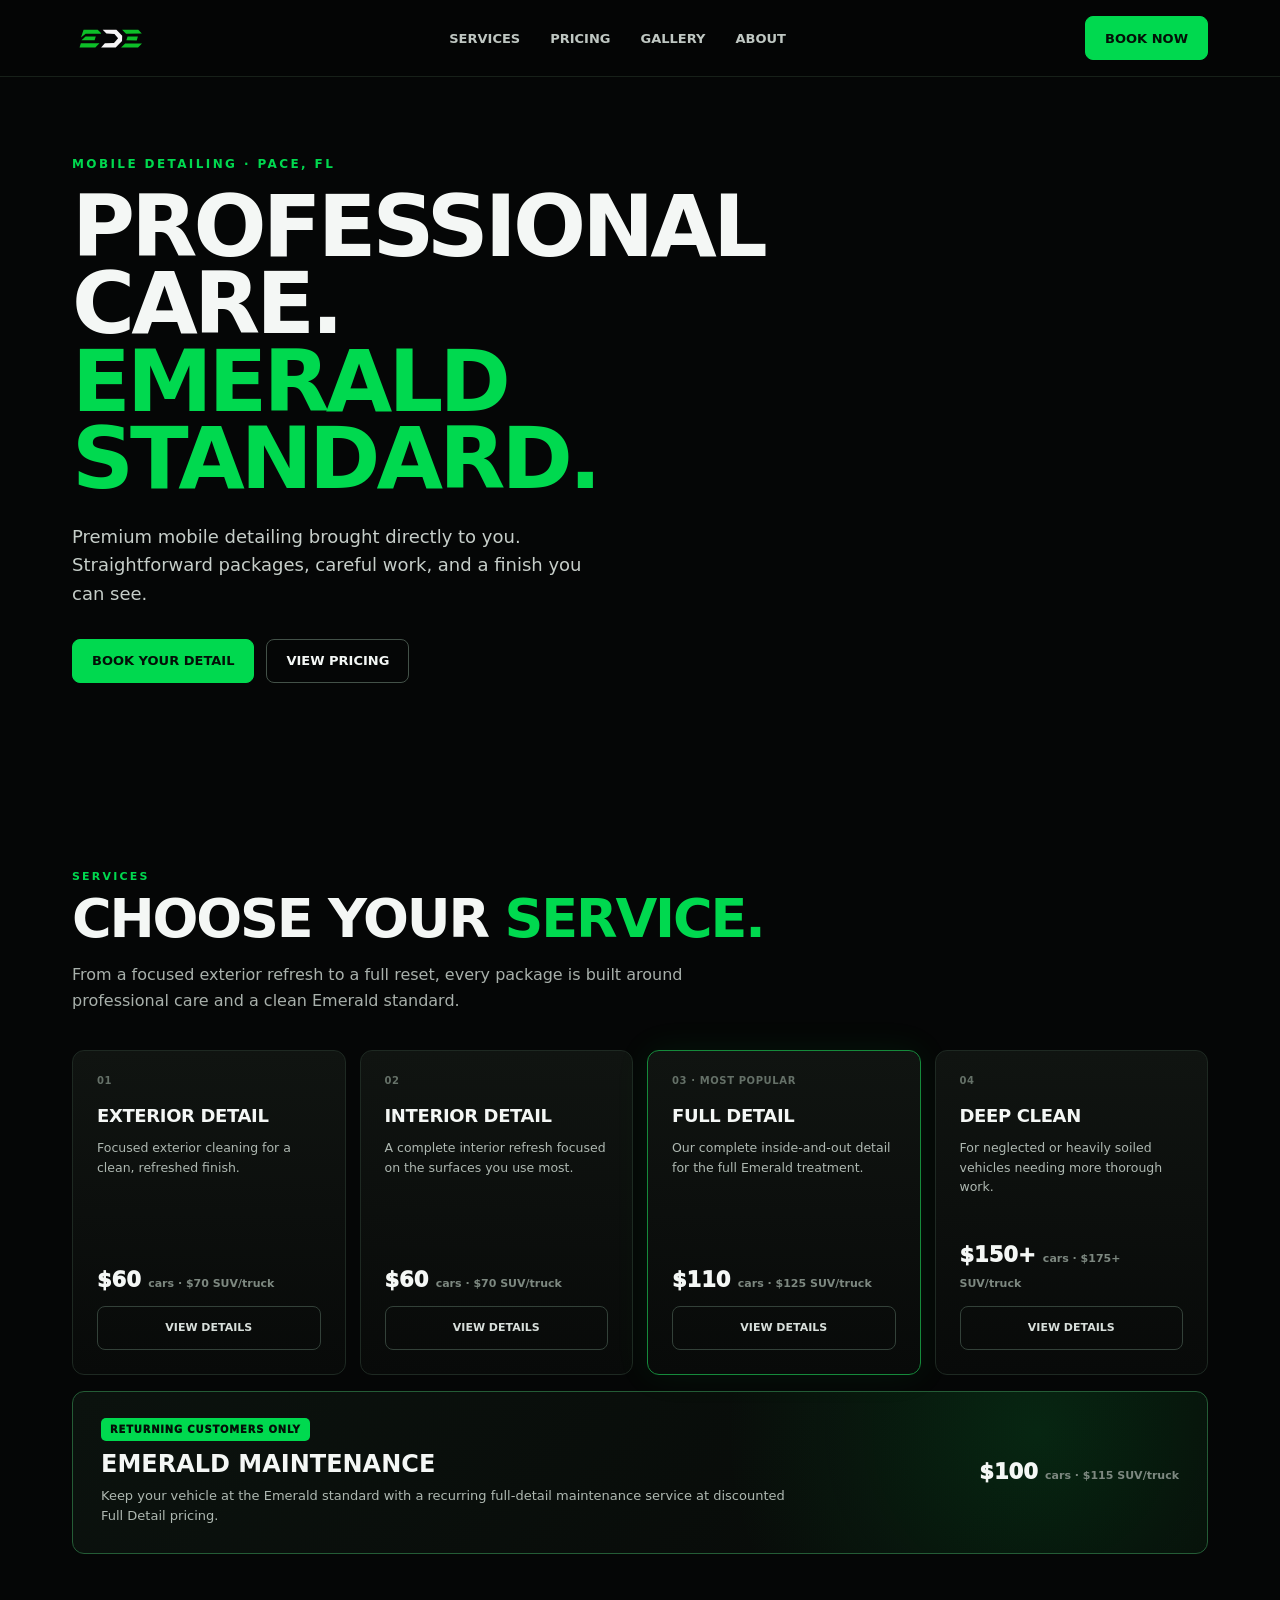
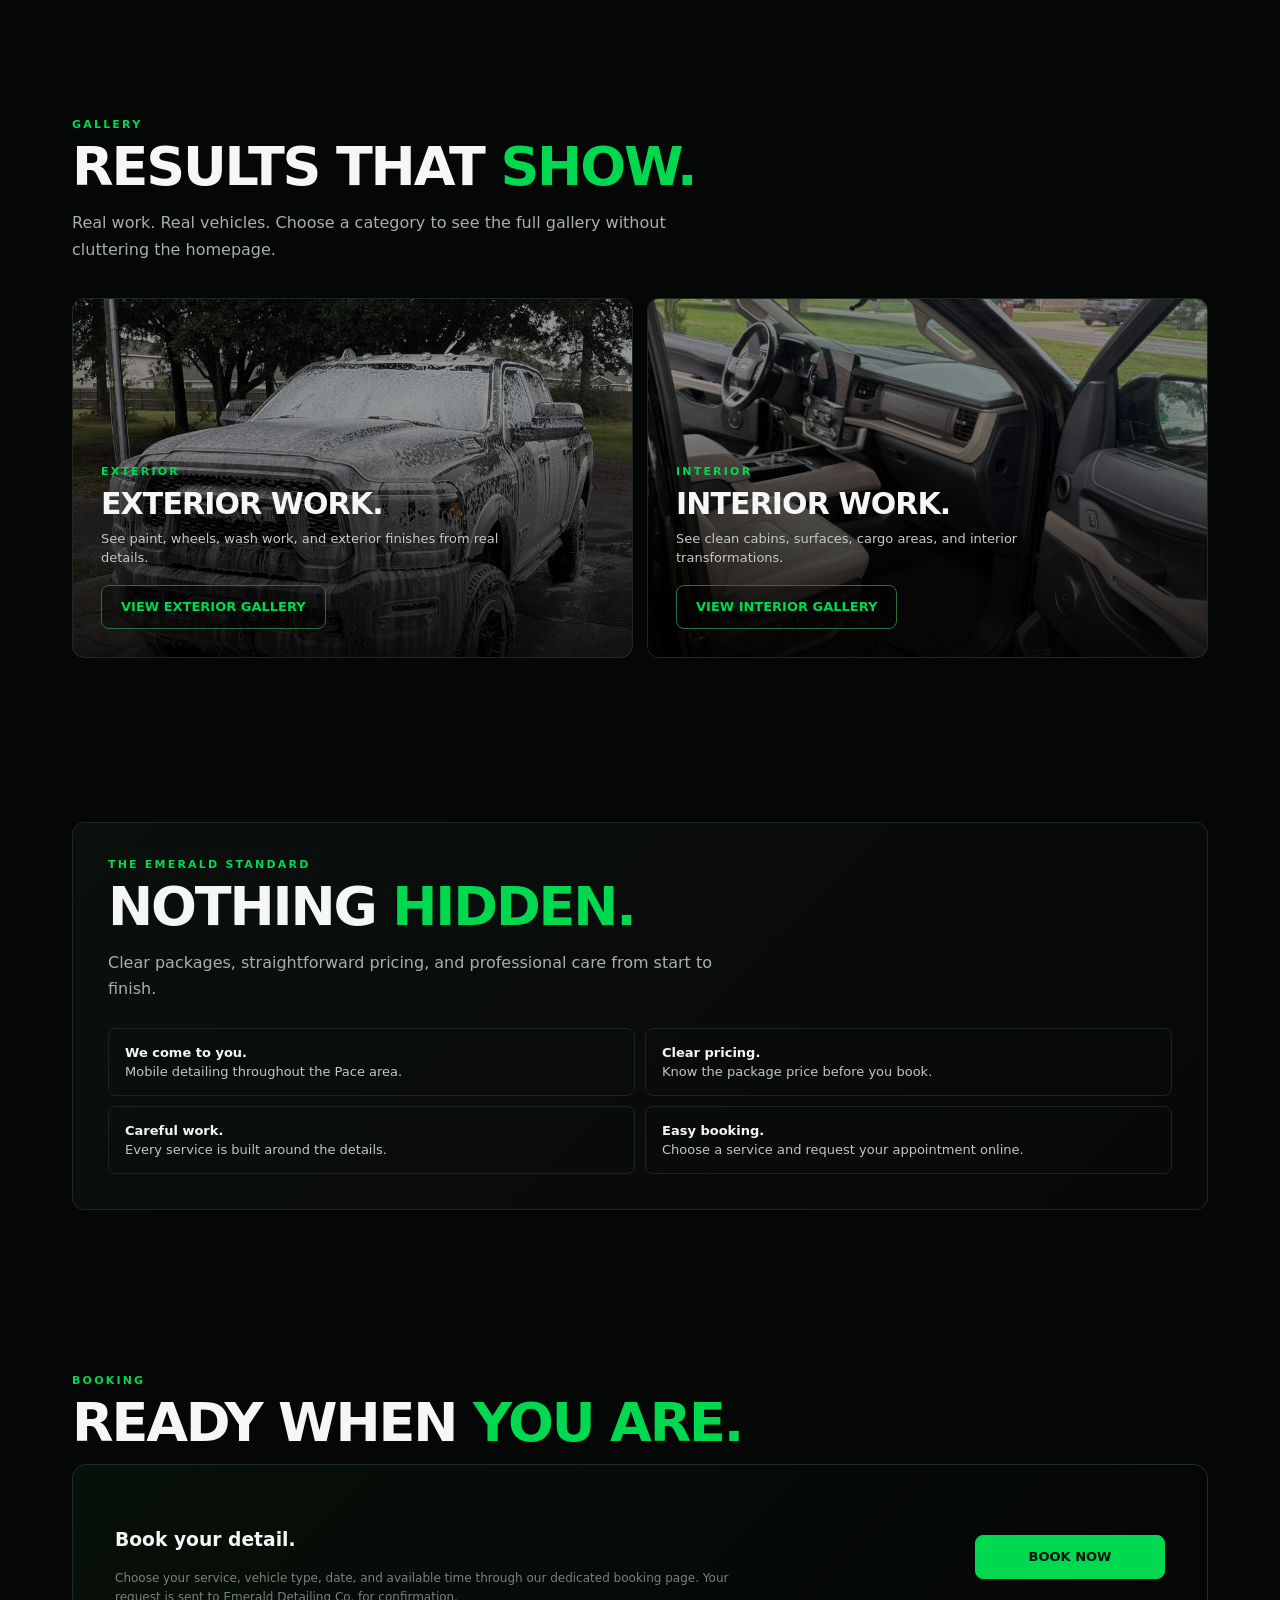
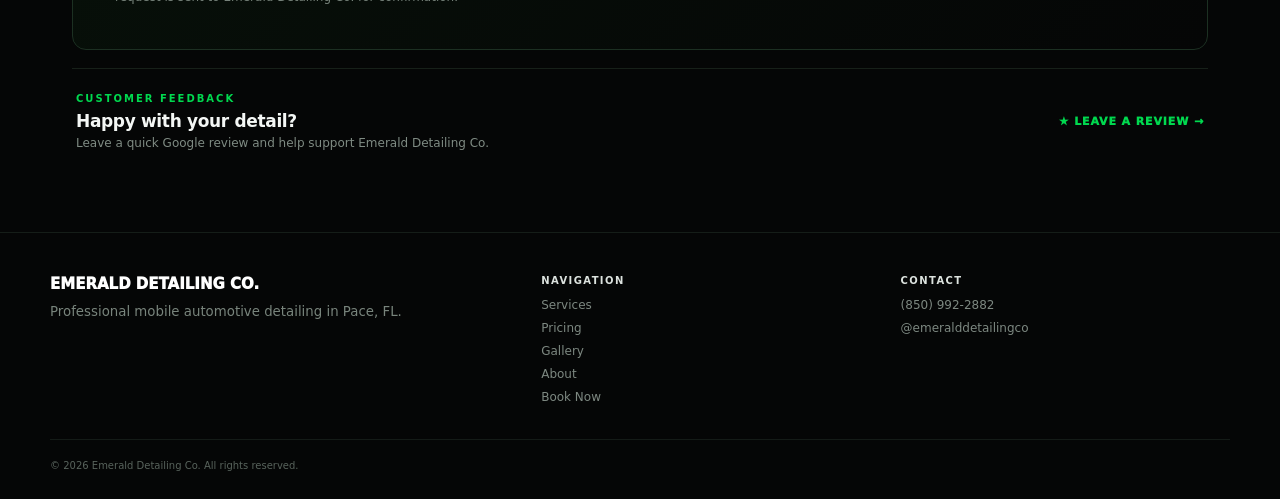
==== commit 91d00787: "Fix missing gallery photos with bundled browser-compatible JPEGs" ====
--- a/index.html
+++ b/index.html
@@ -1,13 +1,13 @@
 <!doctype html>
 <html lang="en"><head><meta charset="utf-8"><meta name="viewport" content="width=device-width,initial-scale=1,viewport-fit=cover"><meta name="theme-color" content="#050606"><title>Emerald Detailing Co. — Mobile Detailing</title><meta name="description" content="Emerald Detailing Co. — professional mobile automotive detailing in Pace, FL."><style>
-:root{--green:#00d94f;--black:#050606;--line:#1e2922;--muted:#a8b0ab;--white:#f4f7f5;--safe-top:env(safe-area-inset-top);--safe-bottom:env(safe-area-inset-bottom)}*{box-sizing:border-box;-webkit-tap-highlight-color:transparent}html{scroll-behavior:smooth;background:var(--black);scroll-padding-top:92px}body{margin:0;background:var(--black);color:var(--white);font-family:-apple-system,BlinkMacSystemFont,"SF Pro Display","SF Pro Text",Inter,ui-sans-serif,system-ui,sans-serif;-webkit-font-smoothing:antialiased;text-rendering:optimizeLegibility}a{color:inherit;text-decoration:none}button{font:inherit}input,select,textarea,button{font-size:16px}.nav{position:sticky;top:0;z-index:20;background:rgba(5,6,6,.92);backdrop-filter:saturate(180%) blur(20px);-webkit-backdrop-filter:blur(20px);border-bottom:1px solid #172019;padding-top:var(--safe-top)}.navin{max-width:1180px;margin:auto;height:76px;display:flex;align-items:center;justify-content:space-between;padding:0 22px}.brand span{display:block;width:78px;height:42px;background:url("assets/emerald-logo.svg") center/contain no-repeat;font-size:0}.links{display:flex;gap:30px;color:#bfc7c2;font-size:13px;font-weight:750}.links a:hover{color:var(--green)}.cta{background:var(--green);color:#031007;padding:13px 19px;border-radius:8px;font-weight:900;font-size:13px;border:1px solid var(--green);display:inline-flex;align-items:center;justify-content:center;min-height:44px}.cta:hover{background:#39ed73}.ghost{padding:13px 19px;border:1px solid #435148;border-radius:8px;font-weight:850;font-size:13px;display:inline-flex;align-items:center;justify-content:center;min-height:44px}.ghost:hover{border-color:var(--green);color:var(--green)}.hero{min-height:680px;display:grid;place-items:center;position:relative;overflow:hidden;background:#050606}.hero:after{content:"";position:absolute;inset:0;background:linear-gradient(180deg,transparent 60%,var(--black) 100%);pointer-events:none}.hero-in{position:relative;z-index:2;max-width:1180px;width:100%;padding:80px 22px 105px}.kicker,.eyebrow{color:var(--green);font-size:11px;font-weight:900;letter-spacing:.2em;text-transform:uppercase}.kicker{font-size:12px;margin-bottom:17px}.hero h1{font-size:clamp(45px,7vw,86px);line-height:.9;letter-spacing:-.045em;margin:0;max-width:760px;text-transform:uppercase}.hero h1 em,h2 .green{font-style:normal;color:var(--green)}.lead{max-width:530px;color:#c6cec9;font-size:18px;line-height:1.6;margin:25px 0 30px}.actions{display:flex;gap:12px;flex-wrap:wrap}.section{max-width:1180px;margin:auto;padding:82px 22px;scroll-margin-top:92px}h2{font-size:clamp(34px,5vw,54px);letter-spacing:-.04em;line-height:.98;margin:10px 0 14px;text-transform:uppercase}h2 .white{color:var(--white)}.sub{color:var(--muted);max-width:650px;line-height:1.65}.cards{display:grid;grid-template-columns:repeat(4,minmax(0,1fr));gap:14px;margin-top:35px}.card{background:linear-gradient(180deg,#101411,#080a09);border:1px solid var(--line);border-radius:12px;padding:24px;min-height:325px;display:flex;flex-direction:column;transition:.2s}.card:hover{transform:translateY(-4px);border-color:#276d3e}.card.feature{border-color:#158a3b;box-shadow:0 0 35px rgba(0,217,79,.08)}.num{font-size:10px;color:#657168;font-weight:900;letter-spacing:.06em}.card h3{margin:20px 0 12px;font-size:18px;text-transform:uppercase;letter-spacing:-.02em;line-height:1.15}.card p{color:#aeb8b1;font-size:12.5px;line-height:1.55;margin:0 0 18px}.price{margin-top:auto;padding-top:16px;font-size:21px;font-weight:950;line-height:1.2}.price span{font-size:11px;color:#7d8880;font-weight:700}.details-btn{display:inline-flex;align-items:center;justify-content:center;margin-top:12px;padding:10px 13px;border:1px solid #334139;border-radius:8px;color:#d8dfdb;font-size:11px;font-weight:900;transition:.2s;cursor:pointer;background:transparent;width:100%;min-height:44px}.details-btn:hover,.details-btn:active{border-color:var(--green);color:var(--green);background:rgba(0,217,79,.04)}.maintenance-card{margin-top:16px;border:1px solid #245c36;border-radius:12px;padding:26px 28px;background:radial-gradient(circle at 85% 25%,rgba(0,217,79,.13),transparent 32%),linear-gradient(135deg,#0b120e,#070907);display:grid;grid-template-columns:1fr auto;gap:24px;align-items:center}.maintenance-card h3{font-size:24px;margin:9px 0 8px;text-transform:uppercase}.maintenance-card p{color:#aeb8b1;font-size:13px;line-height:1.6;margin:0;max-width:700px}.maintenance-card .price{margin:0;padding:0;white-space:nowrap}.exclusive{display:inline-block;color:#031007;background:var(--green);font-size:10px;font-weight:950;padding:6px 9px;border-radius:5px;letter-spacing:.08em}.gallery-choices{display:grid;grid-template-columns:repeat(2,minmax(0,1fr));gap:14px;margin-top:35px}.gallery-choice{position:relative;overflow:hidden;min-height:360px;border:1px solid #1e2922;border-radius:12px;background:#090b0a}.gallery-choice img{width:100%;height:100%;position:absolute;inset:0;object-fit:cover;filter:saturate(.82) brightness(.62);transition:transform .35s ease,filter .35s ease}.gallery-choice:hover img{transform:scale(1.04);filter:saturate(.9) brightness(.72)}.gallery-choice:after{content:"";position:absolute;inset:0;background:linear-gradient(180deg,rgba(0,0,0,.05) 30%,rgba(0,0,0,.84) 100%);pointer-events:none}.gallery-choice-content{position:absolute;z-index:2;left:28px;right:28px;bottom:28px}.gallery-choice-content .eyebrow{margin-bottom:8px}.gallery-choice h3{font-size:30px;margin:0 0 8px;text-transform:uppercase;letter-spacing:-.03em}.gallery-choice p{color:#c2cbc5;font-size:13px;line-height:1.5;margin:0 0 17px;max-width:430px}.gallery-choice .ghost{border-color:#2b7040;background:rgba(0,0,0,.35);color:var(--green)}.standard{display:block}.standardbox{border:1px solid var(--line);border-radius:12px;padding:35px;background:linear-gradient(135deg,#0b100d,#070807)}.points{display:grid;grid-template-columns:1fr 1fr;gap:10px;margin-top:25px}.point{padding:16px;border:1px solid #1b251f;border-radius:8px;color:#c0c8c3;font-size:13px}.point b{display:block;color:var(--white);margin-bottom:4px}.booking{background:linear-gradient(135deg,#071009,#050606);border:1px solid #1c3022;border-radius:14px;padding:42px;display:grid;grid-template-columns:1fr auto;gap:40px;align-items:center}.booking-copy{padding-top:4px}.booking-note{color:#77837b;font-size:12px;line-height:1.6;margin:4px 0 0;max-width:650px}.booking-action{display:flex;align-items:center;justify-content:center}.booking-action .cta{min-width:190px}.review-strip{border-top:1px solid #172019;margin-top:18px;padding:24px 4px 0;display:flex;align-items:center;justify-content:space-between;gap:20px}.review-copy .eyebrow{font-size:10px;margin-bottom:7px}.review-copy strong{display:block;font-size:17px;letter-spacing:-.02em}.review-copy p{margin:5px 0 0;color:#7f8b83;font-size:12px}.review-link{color:var(--green);font-size:11px;font-weight:950;letter-spacing:.08em;white-space:nowrap}.review-link:hover{text-decoration:underline}.modal{position:fixed;inset:0;z-index:100;background:rgba(0,0,0,.76);backdrop-filter:blur(10px);display:none;align-items:center;justify-content:center;padding:22px}.modal.open{display:flex}.modalbox{position:relative;width:min(560px,100%);max-height:90dvh;overflow:auto;background:linear-gradient(145deg,#0c110e,#060807);border:1px solid #285f3a;border-radius:16px;padding:32px;box-shadow:0 25px 80px rgba(0,0,0,.5)}.modalclose{position:absolute;top:12px;right:14px;border:0;background:transparent;color:#9da8a1;font-size:30px;line-height:1;cursor:pointer}.modalbox h3{font-size:30px;text-transform:uppercase;letter-spacing:-.03em;margin:8px 35px 8px 0}.modalprice{color:var(--green);font-size:18px;font-weight:900;margin:0 0 24px}.included{font-size:10px;font-weight:900;letter-spacing:.15em;text-transform:uppercase;color:#748078}.modalbox ul{margin:12px 0 20px;padding-left:19px;color:#c7cec9;line-height:1.8;font-size:13px}.modalnote{color:#8e9992;font-size:12px;line-height:1.6;margin:0 0 24px}footer{border-top:1px solid #151d18;padding:42px 22px calc(28px + var(--safe-bottom));color:#7d8881}.foot{max-width:1180px;margin:auto;display:grid;grid-template-columns:1.4fr 1fr 1fr;gap:30px;align-items:start}.foot-brand{color:white;font-weight:950;font-size:15px}.foot small{display:block;margin-top:8px;line-height:1.6;color:#78847c}.foot-title{color:#dce2de;font-size:10px;font-weight:900;letter-spacing:.14em;margin-bottom:12px}.footlinks{display:grid;gap:9px;font-size:12px}.footlinks a:hover{color:var(--green)}.copyright{max-width:1180px;margin:35px auto 0;padding-top:20px;border-top:1px solid #141b17;font-size:10px;color:#58635c}.mobile{display:none}@media(max-width:1050px){.cards{grid-template-columns:repeat(2,1fr)}.foot{grid-template-columns:1fr 1fr}}@media(max-width:850px){.links{display:none}.mobile{display:block}.hero{min-height:650px}.hero-in{padding-top:105px}.gallery-choices{grid-template-columns:1fr 1fr}.maintenance-card{grid-template-columns:1fr}.booking{grid-template-columns:1fr;gap:24px}.booking-action{justify-content:stretch}.booking-action .cta{width:100%}.review-strip{align-items:flex-start;flex-direction:column;gap:13px}}@media(max-width:520px){.navin{height:68px;padding:0 16px}.brand span{width:68px;height:38px}.nav .cta{padding:11px 14px;font-size:11px;min-height:42px}.hero{min-height:650px}.hero-in{padding:80px 17px 100px}.kicker{font-size:10px;letter-spacing:.16em}.lead{font-size:16px;margin:22px 0 26px}.actions{display:grid;grid-template-columns:1fr;gap:10px}.actions .cta,.actions .ghost{width:100%}.section{padding:60px 17px}.sub{font-size:14px}.gallery-choices{grid-template-columns:1fr;gap:12px}.gallery-choice{min-height:300px}.gallery-choice-content{left:21px;right:21px;bottom:21px}.gallery-choice h3{font-size:24px}.gallery-choice p{font-size:12.5px}.gallery-choice .ghost{width:100%}.card{min-height:0;padding:21px;border-radius:13px}.card h3{font-size:19px;margin-top:16px}.card p{font-size:13px}.price{font-size:22px}.maintenance-card{padding:22px;border-radius:13px}.maintenance-card h3{font-size:21px}.maintenance-card p{font-size:13px}.booking{padding:24px 20px;border-radius:13px}.review-strip{padding:21px 0 0}.review-copy strong{font-size:16px}.review-link{font-size:10px}.modal{padding:12px;align-items:flex-end}.modalbox{width:100%;max-height:88dvh;border-radius:18px;padding:25px 20px calc(20px + var(--safe-bottom))}.modalbox h3{font-size:24px}.foot{grid-template-columns:1fr;gap:25px}}
+:root{--green:#00d94f;--black:#050606;--line:#1e2922;--muted:#a8b0ab;--white:#f4f7f5;--safe-top:env(safe-area-inset-top);--safe-bottom:env(safe-area-inset-bottom)}*{box-sizing:border-box;-webkit-tap-highlight-color:transparent}html{scroll-behavior:smooth;background:var(--black)}body{margin:0;background:var(--black);color:var(--white);font-family:-apple-system,BlinkMacSystemFont,"SF Pro Display","SF Pro Text",Inter,ui-sans-serif,system-ui,sans-serif;-webkit-font-smoothing:antialiased;text-rendering:optimizeLegibility}a{color:inherit;text-decoration:none}button{font:inherit}input,select,textarea,button{font-size:16px}.nav{position:sticky;top:0;z-index:20;background:rgba(5,6,6,.92);backdrop-filter:saturate(180%) blur(20px);-webkit-backdrop-filter:blur(20px);border-bottom:1px solid #172019;padding-top:var(--safe-top)}.navin{max-width:1180px;margin:auto;height:76px;display:flex;align-items:center;justify-content:space-between;padding:0 22px}.brand span{display:block;width:78px;height:42px;background:url("assets/emerald-logo.svg") center/contain no-repeat;font-size:0}.links{display:flex;gap:30px;color:#bfc7c2;font-size:13px;font-weight:750}.links a:hover{color:var(--green)}.cta{background:var(--green);color:#031007;padding:13px 19px;border-radius:8px;font-weight:900;font-size:13px;border:1px solid var(--green);display:inline-flex;align-items:center;justify-content:center;min-height:44px}.cta:hover{background:#39ed73}.ghost{padding:13px 19px;border:1px solid #435148;border-radius:8px;font-weight:850;font-size:13px;display:inline-flex;align-items:center;justify-content:center;min-height:44px}.ghost:hover{border-color:var(--green);color:var(--green)}.hero{min-height:680px;display:grid;place-items:center;position:relative;overflow:hidden;background:#050606}.hero:after{content:"";position:absolute;inset:0;background:linear-gradient(180deg,transparent 60%,var(--black) 100%);pointer-events:none}.hero-in{position:relative;z-index:2;max-width:1180px;width:100%;padding:80px 22px 105px}.kicker,.eyebrow{color:var(--green);font-size:11px;font-weight:900;letter-spacing:.2em;text-transform:uppercase}.kicker{font-size:12px;margin-bottom:17px}.hero h1{font-size:clamp(45px,7vw,86px);line-height:.9;letter-spacing:-.045em;margin:0;max-width:760px;text-transform:uppercase}.hero h1 em,h2 .green{font-style:normal;color:var(--green)}.lead{max-width:530px;color:#c6cec9;font-size:18px;line-height:1.6;margin:25px 0 30px}.actions{display:flex;gap:12px;flex-wrap:wrap}.section{max-width:1180px;margin:auto;padding:82px 22px}h2{font-size:clamp(34px,5vw,54px);letter-spacing:-.04em;line-height:.98;margin:10px 0 14px;text-transform:uppercase}h2 .white{color:var(--white)}.sub{color:var(--muted);max-width:650px;line-height:1.65}.cards{display:grid;grid-template-columns:repeat(4,minmax(0,1fr));gap:14px;margin-top:35px}.card{background:linear-gradient(180deg,#101411,#080a09);border:1px solid var(--line);border-radius:12px;padding:24px;min-height:325px;display:flex;flex-direction:column;transition:.2s}.card:hover{transform:translateY(-4px);border-color:#276d3e}.card.feature{border-color:#158a3b;box-shadow:0 0 35px rgba(0,217,79,.08)}.num{font-size:10px;color:#657168;font-weight:900;letter-spacing:.06em}.card h3{margin:20px 0 12px;font-size:18px;text-transform:uppercase;letter-spacing:-.02em;line-height:1.15}.card p{color:#aeb8b1;font-size:12.5px;line-height:1.55;margin:0 0 18px}.price{margin-top:auto;padding-top:16px;font-size:21px;font-weight:950;line-height:1.2}.price span{font-size:11px;color:#7d8880;font-weight:700}.details-btn{display:inline-flex;align-items:center;justify-content:center;margin-top:12px;padding:10px 13px;border:1px solid #334139;border-radius:8px;color:#d8dfdb;font-size:11px;font-weight:900;transition:.2s;cursor:pointer;background:transparent;width:100%;min-height:44px}.details-btn:hover,.details-btn:active{border-color:var(--green);color:var(--green);background:rgba(0,217,79,.04)}.maintenance-card{margin-top:16px;border:1px solid #245c36;border-radius:12px;padding:26px 28px;background:radial-gradient(circle at 85% 25%,rgba(0,217,79,.13),transparent 32%),linear-gradient(135deg,#0b120e,#070907);display:grid;grid-template-columns:1fr auto;gap:24px;align-items:center}.maintenance-card h3{font-size:24px;margin:9px 0 8px;text-transform:uppercase}.maintenance-card p{color:#aeb8b1;font-size:13px;line-height:1.6;margin:0;max-width:700px}.maintenance-card .price{margin:0;padding:0;white-space:nowrap}.exclusive{display:inline-block;color:#031007;background:var(--green);font-size:10px;font-weight:950;padding:6px 9px;border-radius:5px;letter-spacing:.08em}.gallery-choices{display:grid;grid-template-columns:repeat(2,minmax(0,1fr));gap:14px;margin-top:35px}.gallery-choice{position:relative;overflow:hidden;min-height:360px;border:1px solid #1e2922;border-radius:12px;background:#090b0a}.gallery-choice img{width:100%;height:100%;position:absolute;inset:0;object-fit:cover;filter:saturate(.82) brightness(.62);transition:transform .35s ease,filter .35s ease}.gallery-choice:hover img{transform:scale(1.04);filter:saturate(.9) brightness(.72)}.gallery-choice:after{content:"";position:absolute;inset:0;background:linear-gradient(180deg,rgba(0,0,0,.05) 30%,rgba(0,0,0,.84) 100%);pointer-events:none}.gallery-choice-content{position:absolute;z-index:2;left:28px;right:28px;bottom:28px}.gallery-choice-content .eyebrow{margin-bottom:8px}.gallery-choice h3{font-size:30px;margin:0 0 8px;text-transform:uppercase;letter-spacing:-.03em}.gallery-choice p{color:#c2cbc5;font-size:13px;line-height:1.5;margin:0 0 17px;max-width:430px}.gallery-choice .ghost{border-color:#2b7040;background:rgba(0,0,0,.35);color:var(--green)}.standard{display:block}.standardbox{border:1px solid var(--line);border-radius:12px;padding:35px;background:linear-gradient(135deg,#0b100d,#070807)}.points{display:grid;grid-template-columns:1fr 1fr;gap:10px;margin-top:25px}.point{padding:16px;border:1px solid #1b251f;border-radius:8px;color:#c0c8c3;font-size:13px}.point b{display:block;color:var(--white);margin-bottom:4px}.booking{background:linear-gradient(135deg,#071009,#050606);border:1px solid #1c3022;border-radius:14px;padding:42px;display:grid;grid-template-columns:1fr auto;gap:40px;align-items:center}.booking-copy{padding-top:4px}.booking-note{color:#77837b;font-size:12px;line-height:1.6;margin:4px 0 0;max-width:650px}.booking-action{display:flex;align-items:center;justify-content:center}.booking-action .cta{min-width:190px}.review-strip{border-top:1px solid #172019;margin-top:18px;padding:24px 4px 0;display:flex;align-items:center;justify-content:space-between;gap:20px}.review-copy .eyebrow{font-size:10px;margin-bottom:7px}.review-copy strong{display:block;font-size:17px;letter-spacing:-.02em}.review-copy p{margin:5px 0 0;color:#7f8b83;font-size:12px}.review-link{color:var(--green);font-size:11px;font-weight:950;letter-spacing:.08em;white-space:nowrap}.review-link:hover{text-decoration:underline}.modal{position:fixed;inset:0;z-index:100;background:rgba(0,0,0,.76);backdrop-filter:blur(10px);display:none;align-items:center;justify-content:center;padding:22px}.modal.open{display:flex}.modalbox{position:relative;width:min(560px,100%);max-height:90dvh;overflow:auto;background:linear-gradient(145deg,#0c110e,#060807);border:1px solid #285f3a;border-radius:16px;padding:32px;box-shadow:0 25px 80px rgba(0,0,0,.5)}.modalclose{position:absolute;top:12px;right:14px;border:0;background:transparent;color:#9da8a1;font-size:30px;line-height:1;cursor:pointer}.modalbox h3{font-size:30px;text-transform:uppercase;letter-spacing:-.03em;margin:8px 35px 8px 0}.modalprice{color:var(--green);font-size:18px;font-weight:900;margin:0 0 24px}.included{font-size:10px;font-weight:900;letter-spacing:.15em;text-transform:uppercase;color:#748078}.modalbox ul{margin:12px 0 20px;padding-left:19px;color:#c7cec9;line-height:1.8;font-size:13px}.modalnote{color:#8e9992;font-size:12px;line-height:1.6;margin:0 0 24px}footer{border-top:1px solid #151d18;padding:42px 22px calc(28px + var(--safe-bottom));color:#7d8881}.foot{max-width:1180px;margin:auto;display:grid;grid-template-columns:1.4fr 1fr 1fr;gap:30px;align-items:start}.foot-brand{color:white;font-weight:950;font-size:15px}.foot small{display:block;margin-top:8px;line-height:1.6;color:#78847c}.foot-title{color:#dce2de;font-size:10px;font-weight:900;letter-spacing:.14em;margin-bottom:12px}.footlinks{display:grid;gap:9px;font-size:12px}.footlinks a:hover{color:var(--green)}.copyright{max-width:1180px;margin:35px auto 0;padding-top:20px;border-top:1px solid #141b17;font-size:10px;color:#58635c}.mobile{display:none}@media(max-width:1050px){.cards{grid-template-columns:repeat(2,1fr)}.foot{grid-template-columns:1fr 1fr}}@media(max-width:850px){.links{display:none}.mobile{display:block}.hero{min-height:650px}.hero-in{padding-top:105px}.gallery-choices{grid-template-columns:1fr 1fr}.maintenance-card{grid-template-columns:1fr}.booking{grid-template-columns:1fr;gap:24px}.booking-action{justify-content:stretch}.booking-action .cta{width:100%}.review-strip{align-items:flex-start;flex-direction:column;gap:13px}}@media(max-width:520px){.navin{height:68px;padding:0 16px}.brand span{width:68px;height:38px}.nav .cta{padding:11px 14px;font-size:11px;min-height:42px}.hero{min-height:650px}.hero-in{padding:80px 17px 100px}.kicker{font-size:10px;letter-spacing:.16em}.lead{font-size:16px;margin:22px 0 26px}.actions{display:grid;grid-template-columns:1fr;gap:10px}.actions .cta,.actions .ghost{width:100%}.section{padding:60px 17px}.sub{font-size:14px}.gallery-choices{grid-template-columns:1fr;gap:12px}.gallery-choice{min-height:300px}.gallery-choice-content{left:21px;right:21px;bottom:21px}.gallery-choice h3{font-size:24px}.gallery-choice p{font-size:12.5px}.gallery-choice .ghost{width:100%}.card{min-height:0;padding:21px;border-radius:13px}.card h3{font-size:19px;margin-top:16px}.card p{font-size:13px}.price{font-size:22px}.maintenance-card{padding:22px;border-radius:13px}.maintenance-card h3{font-size:21px}.maintenance-card p{font-size:13px}.booking{padding:24px 20px;border-radius:13px}.review-strip{padding:21px 0 0}.review-copy strong{font-size:16px}.review-link{font-size:10px}.modal{padding:12px;align-items:flex-end}.modalbox{width:100%;max-height:88dvh;border-radius:18px;padding:25px 20px calc(20px + var(--safe-bottom))}.modalbox h3{font-size:24px}.foot{grid-template-columns:1fr;gap:25px}}
 </style></head><body>
-<nav class="nav"><div class="navin"><a class="brand" href="#top" aria-label="Emerald Detailing Co."><span></span></a><div class="links"><a href="#services">SERVICES</a><a href="#pricing">PRICING</a><a href="#gallery">GALLERY</a><a href="#about">ABOUT</a></div><a class="cta" href="booking.html">BOOK NOW</a></div></nav>
+<nav class="nav"><div class="navin"><a class="brand" href="#top" aria-label="Emerald Detailing Co."><span></span></a><div class="links"><a href="#services-title">SERVICES</a><a href="#pricing">PRICING</a><a href="#gallery">GALLERY</a><a href="#about">ABOUT</a></div><a class="cta" href="booking.html">BOOK NOW</a></div></nav>
 <main id="top"><section class="hero"><div class="hero-in"><div class="kicker">Mobile detailing · Pace, FL</div><h1>Professional care.<br><em>Emerald standard.</em></h1><p class="lead">Premium mobile detailing brought directly to you. Straightforward packages, careful work, and a finish you can see.</p><div class="actions"><a class="cta" href="booking.html">BOOK YOUR DETAIL</a><a class="ghost" href="#pricing">VIEW PRICING</a></div></div></section>
-<section class="section" id="services"><div class="eyebrow">Services</div><h2><span class="white">Choose your</span> <span class="green">service.</span></h2><p class="sub">From a focused exterior refresh to a full reset, every package is built around professional care and a clean Emerald standard.</p><div class="cards" id="pricing"><article class="card"><div class="num">01</div><h3>Exterior Detail</h3><p>Focused exterior cleaning for a clean, refreshed finish.</p><div class="price">$60 <span>cars · $70 SUV/truck</span></div><button class="details-btn" data-detail="exterior">VIEW DETAILS</button></article><article class="card"><div class="num">02</div><h3>Interior Detail</h3><p>A complete interior refresh focused on the surfaces you use most.</p><div class="price">$60 <span>cars · $70 SUV/truck</span></div><button class="details-btn" data-detail="interior">VIEW DETAILS</button></article><article class="card feature"><div class="num">03 · MOST POPULAR</div><h3>Full Detail</h3><p>Our complete inside-and-out detail for the full Emerald treatment.</p><div class="price">$110 <span>cars · $125 SUV/truck</span></div><button class="details-btn" data-detail="full">VIEW DETAILS</button></article><article class="card"><div class="num">04</div><h3>Deep Clean</h3><p>For neglected or heavily soiled vehicles needing more thorough work.</p><div class="price">$150+ <span>cars · $175+ SUV/truck</span></div><button class="details-btn" data-detail="deep">VIEW DETAILS</button></article></div><article class="maintenance-card"><div><span class="exclusive">RETURNING CUSTOMERS ONLY</span><h3>Emerald Maintenance</h3><p>Keep your vehicle at the Emerald standard with a recurring full-detail maintenance service at discounted Full Detail pricing.</p></div><div class="price">$100 <span>cars · $115 SUV/truck</span></div></article></section>
-<section class="section" id="gallery"><div class="eyebrow">Gallery</div><h2><span class="white">Results that</span> <span class="green">show.</span></h2><p class="sub">Real work. Real vehicles. Choose a category to see the full gallery without cluttering the homepage.</p><div class="gallery-choices"><a class="gallery-choice" href="exterior.html"><img src="assets/gallery-4.jpg" alt="Emerald Detailing Co. Ram Power Wagon exterior detail"><div class="gallery-choice-content"><div class="eyebrow">Exterior</div><h3>Exterior work.</h3><p>See paint, wheels, wash work, and exterior finishes from real details.</p><span class="ghost">VIEW EXTERIOR GALLERY</span></div></a><a class="gallery-choice" href="interior.html"><img src="IMG_2778.HEIC" alt="Emerald Detailing Co. interior detail"><div class="gallery-choice-content"><div class="eyebrow">Interior</div><h3>Interior work.</h3><p>See clean cabins, surfaces, cargo areas, and interior transformations.</p><span class="ghost">VIEW INTERIOR GALLERY</span></div></a></div></section>
+<section class="section"><div class="eyebrow" id="services-title">Services</div><h2><span class="white">Choose your</span> <span class="green">service.</span></h2><p class="sub">From a focused exterior refresh to a full reset, every package is built around professional care and a clean Emerald standard.</p><div class="cards" id="pricing"><article class="card"><div class="num">01</div><h3>Exterior Detail</h3><p>Focused exterior cleaning for a clean, refreshed finish.</p><div class="price">$60 <span>cars · $70 SUV/truck</span></div><button class="details-btn" data-detail="exterior">VIEW DETAILS</button></article><article class="card"><div class="num">02</div><h3>Interior Detail</h3><p>A complete interior refresh focused on the surfaces you use most.</p><div class="price">$60 <span>cars · $70 SUV/truck</span></div><button class="details-btn" data-detail="interior">VIEW DETAILS</button></article><article class="card feature"><div class="num">03 · MOST POPULAR</div><h3>Full Detail</h3><p>Our complete inside-and-out detail for the full Emerald treatment.</p><div class="price">$110 <span>cars · $125 SUV/truck</span></div><button class="details-btn" data-detail="full">VIEW DETAILS</button></article><article class="card"><div class="num">04</div><h3>Deep Clean</h3><p>For neglected or heavily soiled vehicles needing more thorough work.</p><div class="price">$150+ <span>cars · $175+ SUV/truck</span></div><button class="details-btn" data-detail="deep">VIEW DETAILS</button></article></div><article class="maintenance-card"><div><span class="exclusive">RETURNING CUSTOMERS ONLY</span><h3>Emerald Maintenance</h3><p>Keep your vehicle at the Emerald standard with a recurring full-detail maintenance service at discounted Full Detail pricing.</p></div><div class="price">$100 <span>cars · $115 SUV/truck</span></div></article></section>
+<section class="section" id="gallery"><div class="eyebrow">Gallery</div><h2><span class="white">Results that</span> <span class="green">show.</span></h2><p class="sub">Real work. Real vehicles. Choose a category to see the full gallery without cluttering the homepage.</p><div class="gallery-choices"><a class="gallery-choice" href="exterior.html"><img src="assets/gallery-4.jpg" alt="Emerald Detailing Co. Ram Power Wagon exterior detail"><div class="gallery-choice-content"><div class="eyebrow">Exterior</div><h3>Exterior work.</h3><p>See paint, wheels, wash work, and exterior finishes from real details.</p><span class="ghost">VIEW EXTERIOR GALLERY</span></div></a><a class="gallery-choice" href="interior.html"><img src="assets/gallery-1.jpg" alt="Emerald Detailing Co. interior detail"><div class="gallery-choice-content"><div class="eyebrow">Interior</div><h3>Interior work.</h3><p>See clean cabins, surfaces, cargo areas, and interior transformations.</p><span class="ghost">VIEW INTERIOR GALLERY</span></div></a></div></section>
 <section class="section standard" id="about"><div class="standardbox"><div class="eyebrow">The Emerald standard</div><h2><span class="white">Nothing</span> <span class="green">hidden.</span></h2><p class="sub">Clear packages, straightforward pricing, and professional care from start to finish.</p><div class="points"><div class="point"><b>We come to you.</b>Mobile detailing throughout the Pace area.</div><div class="point"><b>Clear pricing.</b>Know the package price before you book.</div><div class="point"><b>Careful work.</b>Every service is built around the details.</div><div class="point"><b>Easy booking.</b>Choose a service and request your appointment online.</div></div></div></section>
 <section class="section" id="booking"><div class="eyebrow">Booking</div><h2><span class="white">Ready when</span> <span class="green">you are.</span></h2><div class="booking"><div class="booking-copy"><h3>Book your detail.</h3><p class="booking-note">Choose your service, vehicle type, date, and available time through our dedicated booking page. Your request is sent to Emerald Detailing Co. for confirmation.</p></div><div class="booking-action"><a class="cta" href="booking.html">BOOK NOW</a></div></div><div class="review-strip"><div class="review-copy"><div class="eyebrow">Customer feedback</div><strong>Happy with your detail?</strong><p>Leave a quick Google review and help support Emerald Detailing Co.</p></div><a class="review-link" href="https://share.google/KdQHU9VvgRlkxgc2U" target="_blank" rel="noopener">★ LEAVE A REVIEW →</a></div></section></main>
-<footer><div class="foot"><div><div class="foot-brand">EMERALD DETAILING CO.</div><small>Professional mobile automotive detailing in Pace, FL.</small></div><div><div class="foot-title">NAVIGATION</div><div class="footlinks"><a href="#services">Services</a><a href="#pricing">Pricing</a><a href="#gallery">Gallery</a><a href="#about">About</a><a href="booking.html">Book Now</a></div></div><div><div class="foot-title">CONTACT</div><div class="footlinks"><a href="tel:+18509922882">(850) 992-2882</a><a href="https://www.instagram.com/emeralddetailingco/" target="_blank" rel="noopener">@emeralddetailingco</a></div></div></div><div class="copyright">© 2026 Emerald Detailing Co. All rights reserved.</div></footer>
+<footer><div class="foot"><div><div class="foot-brand">EMERALD DETAILING CO.</div><small>Professional mobile automotive detailing in Pace, FL.</small></div><div><div class="foot-title">NAVIGATION</div><div class="footlinks"><a href="#services-title">Services</a><a href="#pricing">Pricing</a><a href="#gallery">Gallery</a><a href="#about">About</a><a href="booking.html">Book Now</a></div></div><div><div class="foot-title">CONTACT</div><div class="footlinks"><a href="tel:+18509922882">(850) 992-2882</a><a href="https://www.instagram.com/emeralddetailingco/" target="_blank" rel="noopener">@emeralddetailingco</a></div></div></div><div class="copyright">© 2026 Emerald Detailing Co. All rights reserved.</div></footer>
 <div class="modal" id="detailModal" aria-hidden="true"><div class="modalbox"><button class="modalclose" id="modalClose" aria-label="Close">×</button><div class="eyebrow">Service</div><h3 id="modalTitle"></h3><p class="modalprice" id="modalPrice"></p><div class="included">What's included</div><ul id="modalList"></ul><p class="modalnote" id="modalNote"></p><a class="cta" href="booking.html" style="width:100%">BOOK THIS SERVICE</a></div></div>
-<script>const details={exterior:{title:'Exterior Detail',price:'$60 cars · $70 SUV/truck',list:['Wheel cleaning','Pre-wash & contact wash','Crevice work','Exterior windows'],note:'A focused exterior service for a clean, refreshed finish.'},interior:{title:'Interior Detail',price:'$60 cars · $70 SUV/truck',list:['Blowout & vacuum','Interior surface cleaning','Interior dressing','Interior windows'],note:'A complete interior refresh focused on the surfaces you use most.'},full:{title:'Full Detail',price:'$110 cars · $125 SUV/truck',list:['Everything in Exterior Detail','Everything in Interior Detail'],note:'Our complete inside-and-out detail and most popular package.'},deep:{title:'Deep Clean',price:'Starting at $150 cars · $175+ SUV/truck',list:['More thorough interior & exterior cleaning','Extra attention to neglected/heavily soiled areas','Condition-based final pricing'],note:'Designed for vehicles that need more work than a standard Full Detail.'}};const modal=document.getElementById('detailModal');const close=()=>{modal.classList.remove('open');modal.setAttribute('aria-hidden','true')};document.querySelectorAll('[data-detail]').forEach(b=>b.onclick=()=>{const d=details[b.dataset.detail];document.getElementById('modalTitle').textContent=d.title;document.getElementById('modalPrice').textContent=d.price;document.getElementById('modalList').innerHTML=d.list.map(x=>`<li>${x}</li>`).join('');document.getElementById('modalNote').textContent=d.note;modal.classList.add('open');modal.setAttribute('aria-hidden','false')});document.getElementById('modalClose').onclick=close;modal.onclick=e=>{if(e.target===modal)close()};document.addEventListener('keydown',e=>{if(e.key==='Escape')close()});</script></body></html>+<script>const details={exterior:{title:'Exterior Detail',price:'$60 cars · $70 SUV/truck',list:['Wheel cleaning','Pre-wash & contact wash','Crevice work','Exterior windows'],note:'A focused exterior service for a clean, refreshed finish.'},interior:{title:'Interior Detail',price:'$60 cars · $70 SUV/truck',list:['Blowout & vacuum','Interior surface cleaning','Interior dressing','Interior windows'],note:'A complete interior refresh focused on the surfaces you use most.'},full:{title:'Full Detail',price:'$110 cars · $125 SUV/truck',list:['Everything in Exterior Detail','Everything in Interior Detail'],note:'Our complete inside-and-out detail and most popular package.'},deep:{title:'Deep Clean',price:'Starting at $150 cars · $175+ SUV/truck',list:['More thorough interior & exterior cleaning','Extra attention to neglected/heavily soiled areas','Condition-based final pricing'],note:'Designed for vehicles that need more work than a standard Full Detail.'}};const modal=document.getElementById('detailModal');const close=()=>{modal.classList.remove('open');modal.setAttribute('aria-hidden','true')};document.querySelectorAll('[data-detail]').forEach(b=>b.onclick=()=>{const d=details[b.dataset.detail];document.getElementById('modalTitle').textContent=d.title;document.getElementById('modalPrice').textContent=d.price;document.getElementById('modalList').innerHTML=d.list.map(x=>`<li>${x}</li>`).join('');document.getElementById('modalNote').textContent=d.note;modal.classList.add('open');modal.setAttribute('aria-hidden','false')});document.getElementById('modalClose').onclick=close;modal.onclick=e=>{if(e.target===modal)close()};document.addEventListener('keydown',e=>{if(e.key==='Escape')close()});const scrollToSection=(target)=>{const nav=document.querySelector('.nav');const navHeight=nav?nav.getBoundingClientRect().height:76;const top=target.getBoundingClientRect().top+window.scrollY-navHeight-10;window.scrollTo({top:Math.max(0,top),behavior:'smooth'})};document.querySelectorAll('.links a[href^="#"],.footlinks a[href^="#"]').forEach(link=>link.addEventListener('click',e=>{const target=document.querySelector(link.getAttribute('href'));if(!target)return;e.preventDefault();scrollToSection(target);history.replaceState(null,'',link.getAttribute('href'))}));window.addEventListener('load',()=>{if(location.hash){const target=document.querySelector(location.hash);if(target)setTimeout(()=>scrollToSection(target),50)}});</script></body></html>
